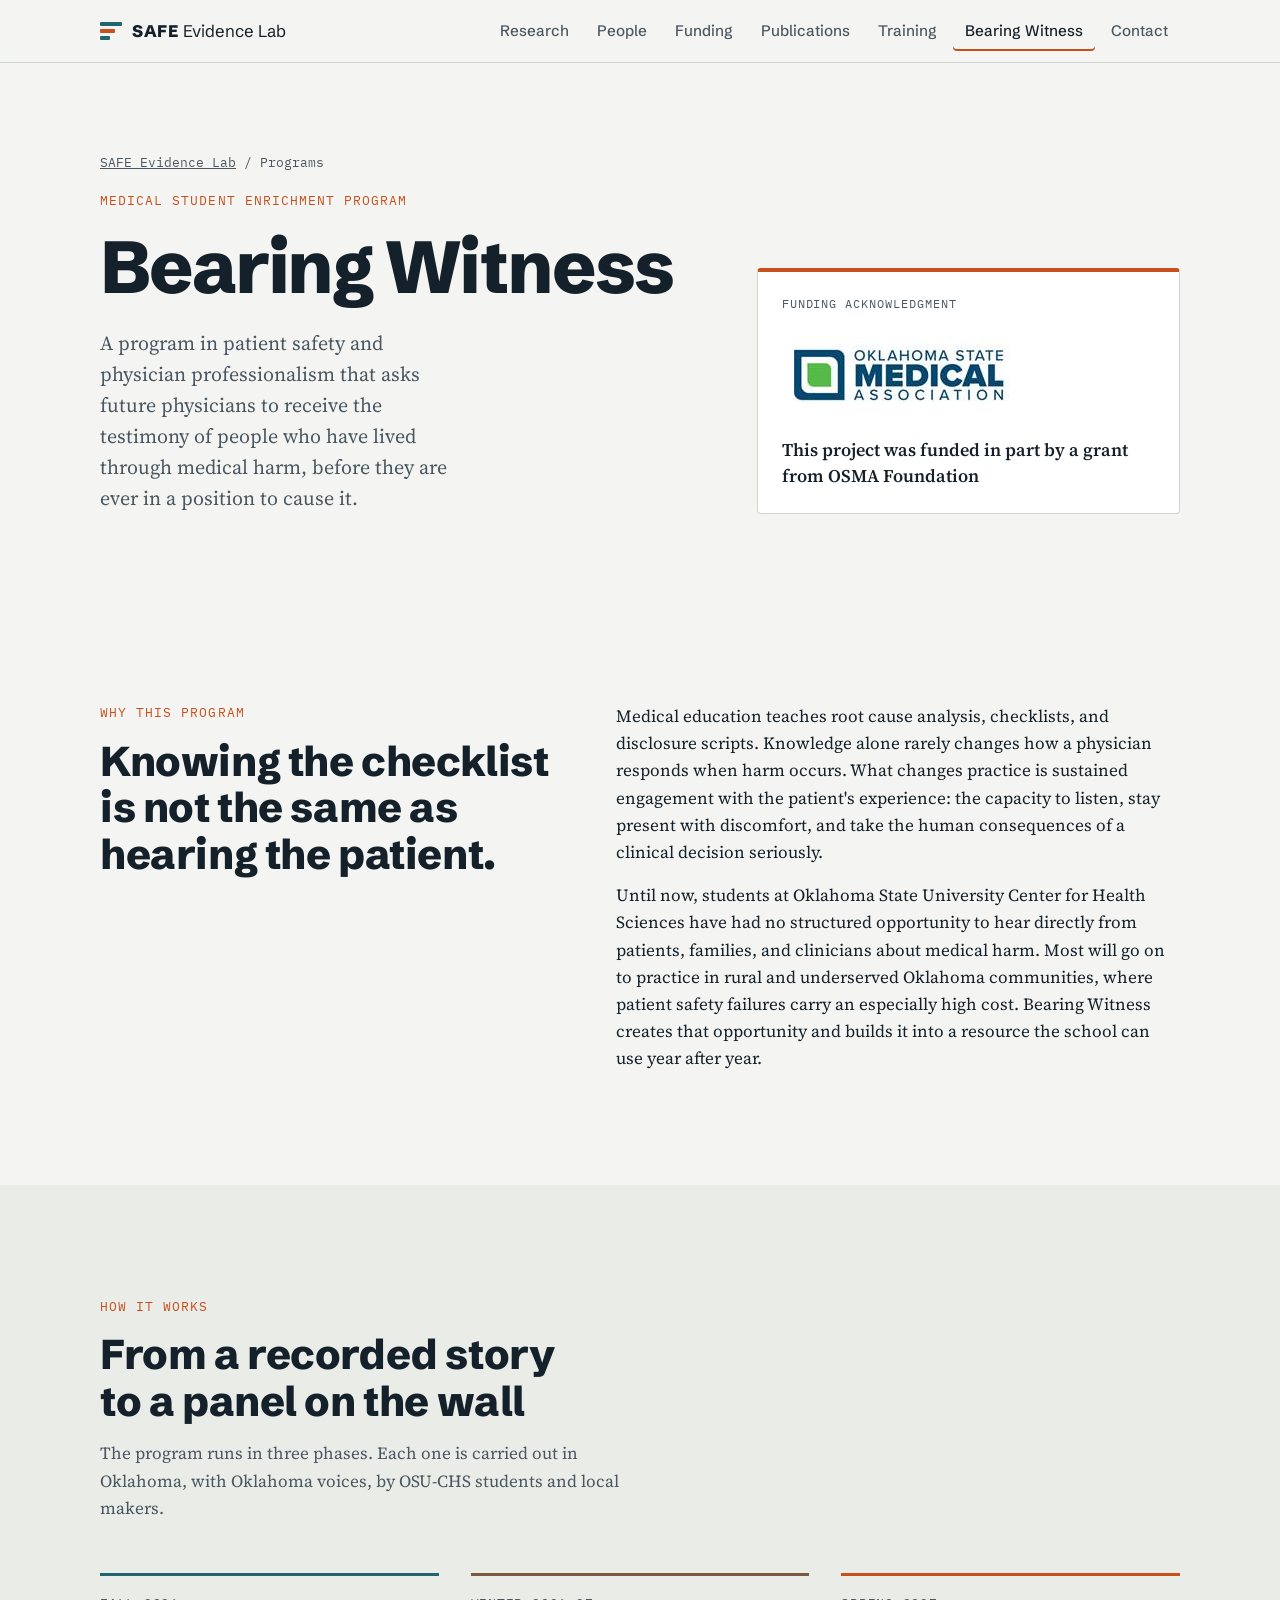
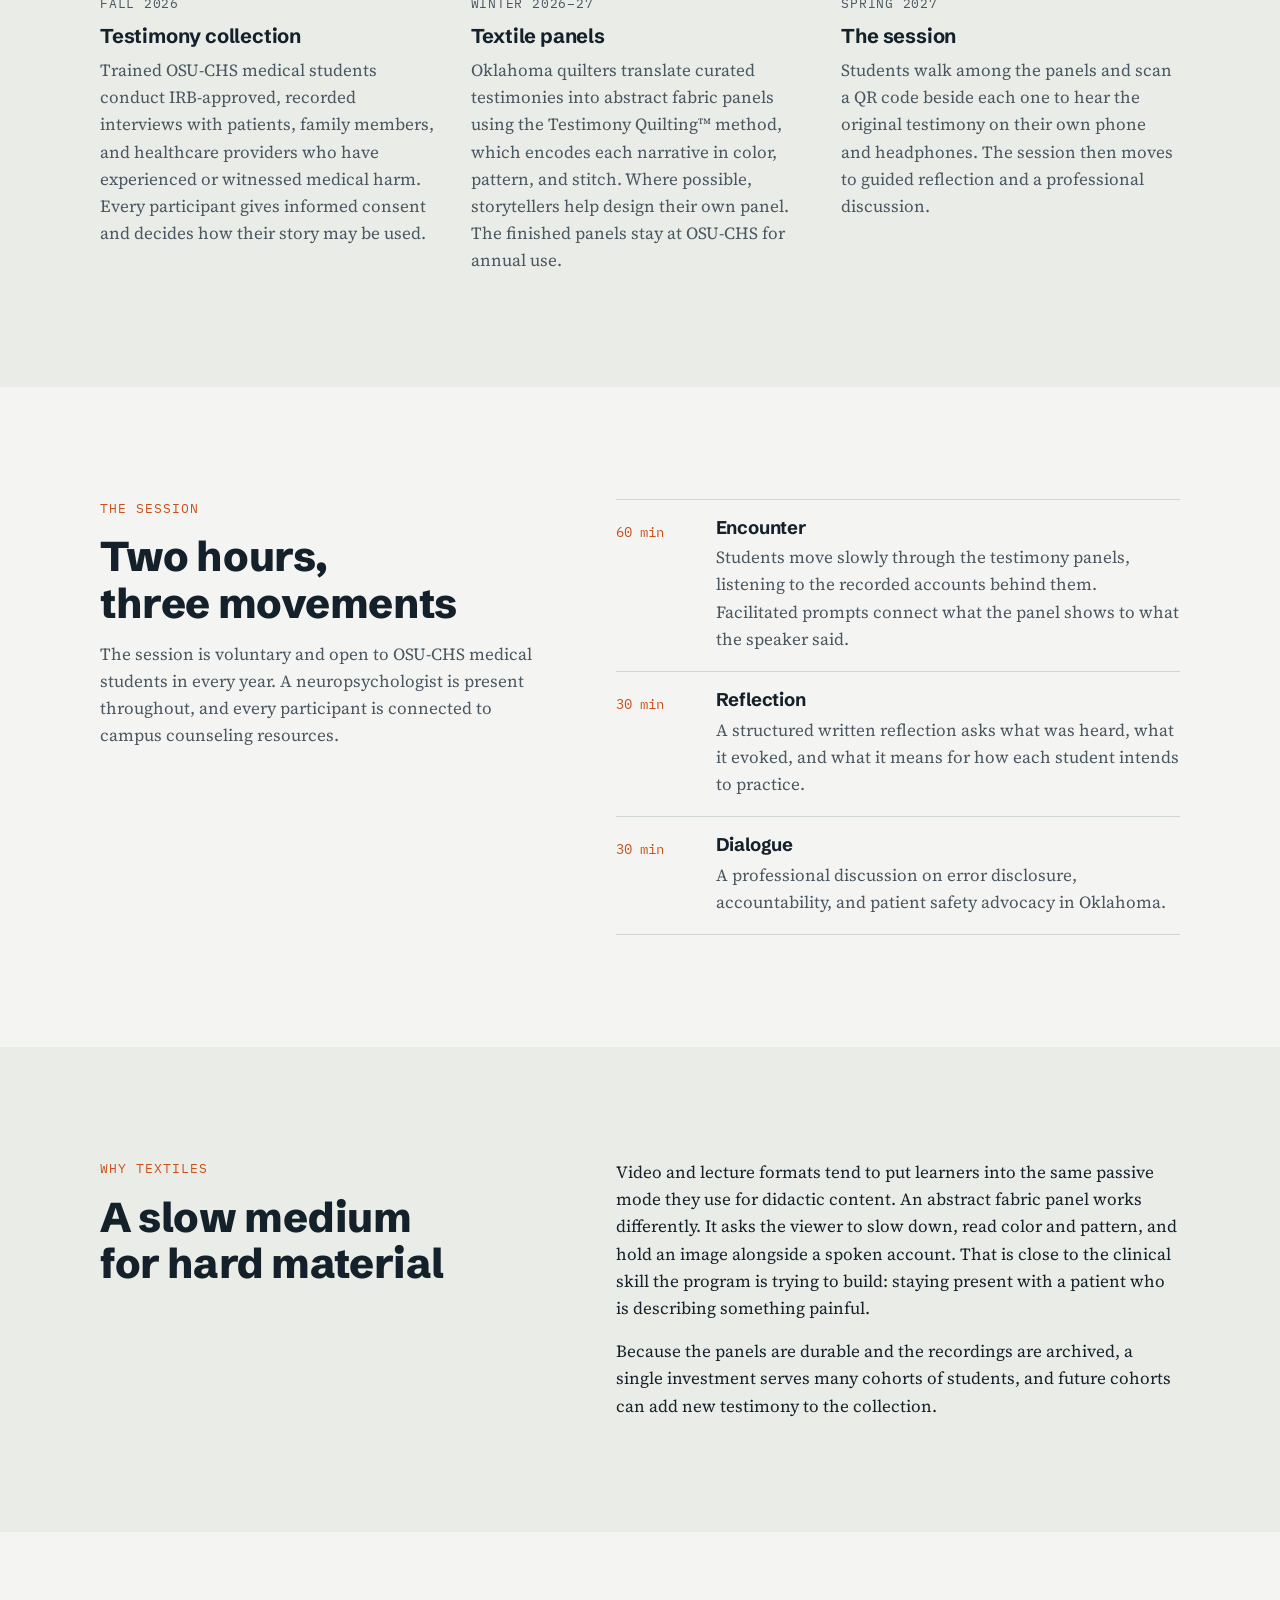
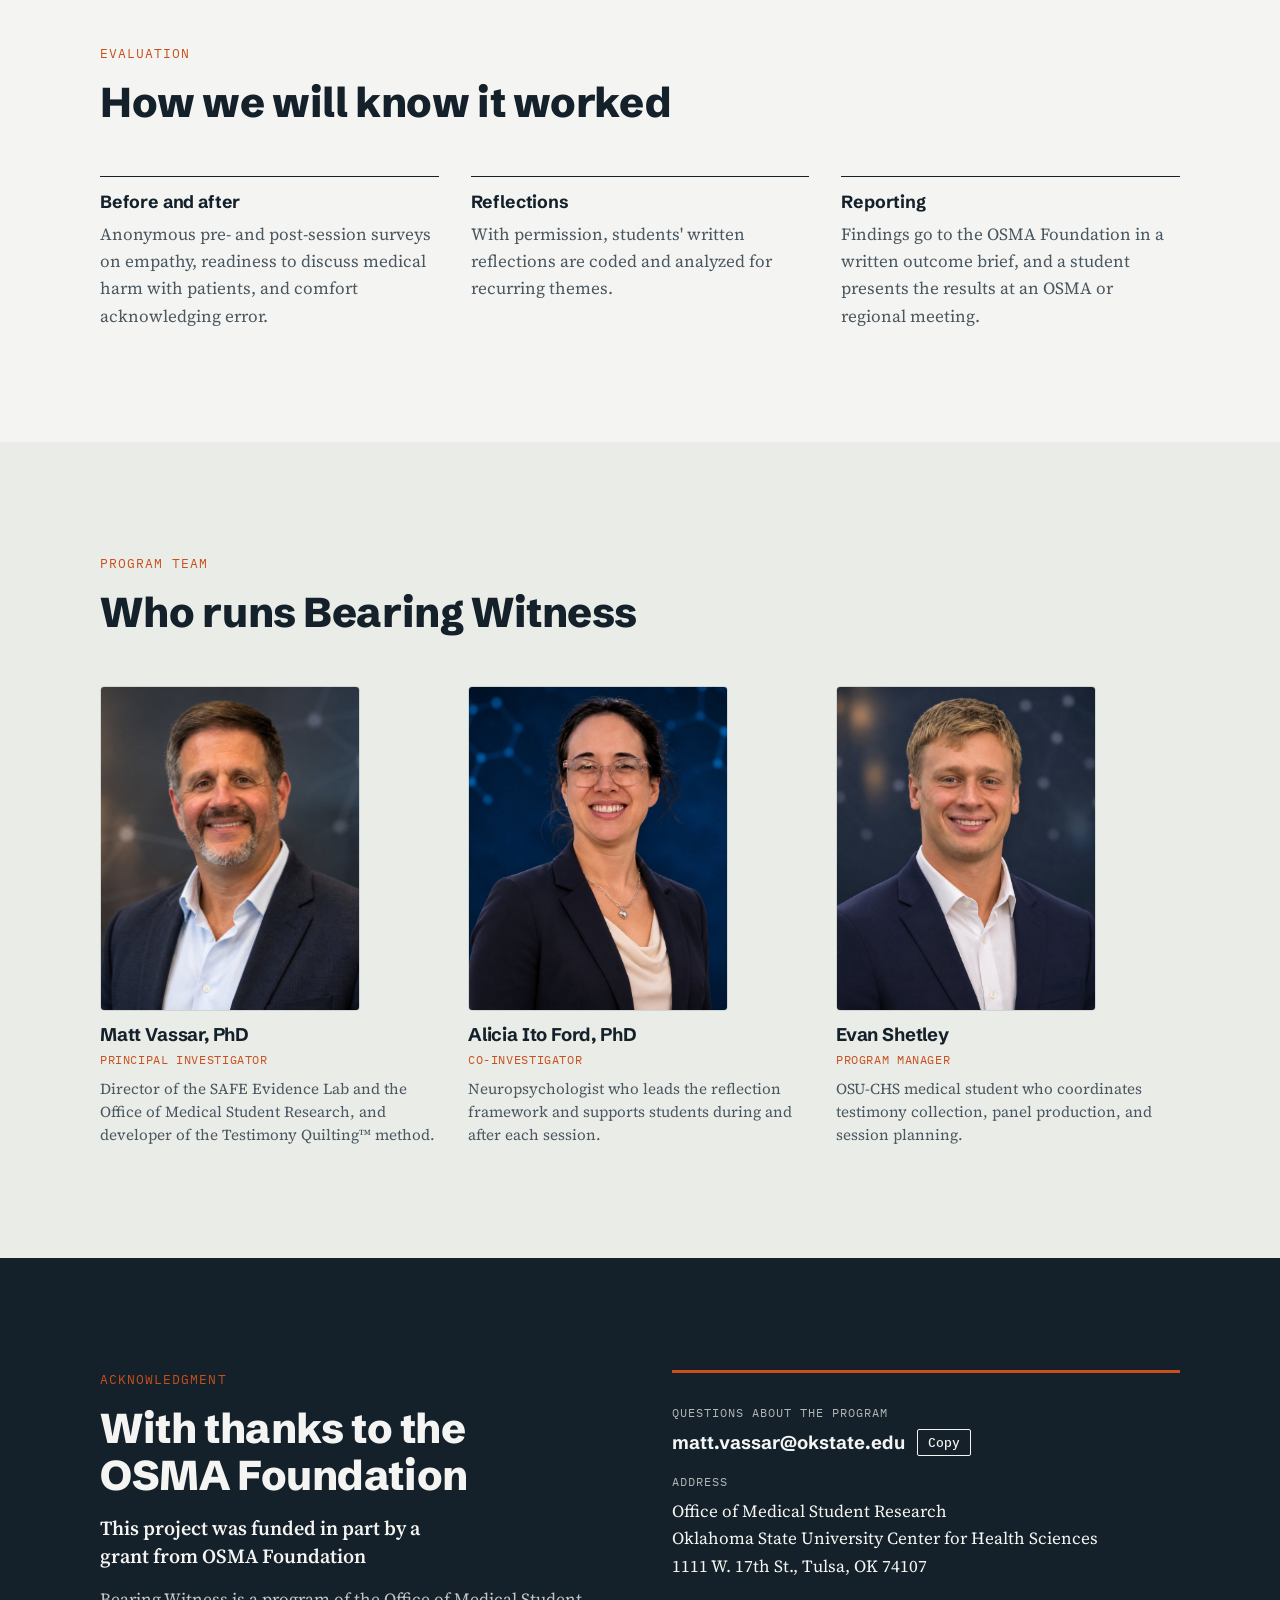
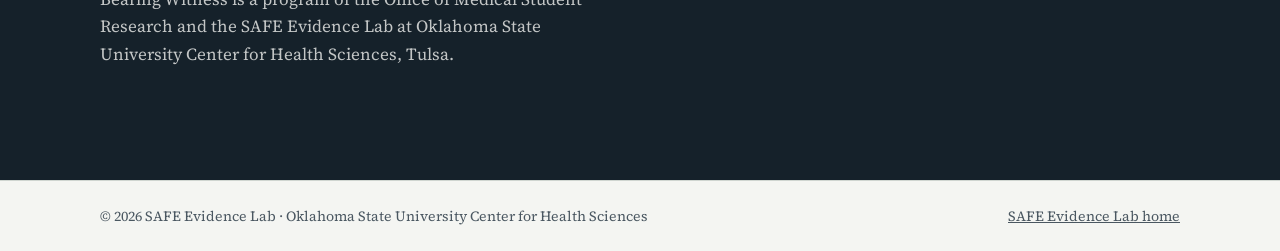
==== bearing-witness.html @ daf6e854 "Add Bearing Witness program page with OSMA Foundation acknowledgment New bearing-witness.html with t" ====
<!doctype html>
<html lang="en">
<head>
<meta charset="utf-8">
<meta name="viewport" content="width=device-width, initial-scale=1, viewport-fit=cover">
<title>Bearing Witness · SAFE Evidence Lab</title>
<meta name="description" content="Bearing Witness is a medical student enrichment program in patient safety and physician professionalism at Oklahoma State University Center for Health Sciences, funded in part by a grant from OSMA Foundation.">
<link rel="preconnect" href="https://fonts.googleapis.com">
<link rel="preconnect" href="https://fonts.gstatic.com" crossorigin>
<link rel="stylesheet" href="https://fonts.googleapis.com/css2?family=Schibsted+Grotesk:wght@500;700;800&family=Source+Serif+4:ital,opsz,wght@0,8..60,400;0,8..60,600;1,8..60,400&family=IBM+Plex+Mono:wght@400;500&display=swap">
<link rel="stylesheet" href="assets/style.css">
<meta property="og:title" content="Bearing Witness">
<meta property="og:description" content="A medical student enrichment program in patient safety and physician professionalism. This project was funded in part by a grant from OSMA Foundation.">
</head>
<body>
<a class="skip" href="#main">Skip to content</a>

<header class="site-header">
  <div class="wrap header-inner">
    <a class="brand" href="index.html" aria-label="SAFE Evidence Lab home">
      <span class="brand-mark" aria-hidden="true"><span></span><span></span><span></span></span>
      <span class="brand-text"><strong>SAFE</strong> Evidence Lab</span>
    </a>
    <button class="nav-toggle" id="nav-toggle" aria-expanded="false" aria-controls="site-nav">Menu</button>
    <nav class="site-nav" id="site-nav" aria-label="Sections">
      <a href="index.html#research">Research</a>
      <a href="index.html#people">People</a>
      <a href="index.html#funding">Funding</a>
      <a href="index.html#publications">Publications</a>
      <a href="index.html#training">Training</a>
      <a href="bearing-witness.html" aria-current="page">Bearing Witness</a>
      <a href="index.html#contact">Contact</a>
    </nav>
  </div>
</header>

<main id="main">

  <!-- HERO -->
  <section class="hero bw-hero" id="top">
    <div class="wrap">
      <p class="breadcrumb mono"><a href="index.html">SAFE Evidence Lab</a> <span aria-hidden="true">/</span> Programs</p>
      <div class="bw-hero-grid">
        <div class="hero-copy">
          <p class="eyebrow">Medical student enrichment program</p>
          <h1>Bearing Witness</h1>
          <p class="lede">A program in patient safety and physician professionalism that asks future physicians to receive the testimony of people who have lived through medical harm, before they are ever in a position to cause it.</p>
        </div>

        <aside class="funder-card" aria-labelledby="funder-h">
          <p class="funder-label mono" id="funder-h">Funding acknowledgment</p>
          <div class="funder-logo">
            <img src="images/osma-logo.jpg" alt="Oklahoma State Medical Association" width="219" height="76">
          </div>
          <p class="funder-text">This project was funded in part by a grant from OSMA Foundation</p>
        </aside>
      </div>
    </div>
  </section>

  <!-- WHY -->
  <section class="section" aria-labelledby="why-h">
    <div class="wrap bw-two">
      <div>
        <p class="eyebrow">Why this program</p>
        <h2 id="why-h">Knowing the checklist is not the same as hearing the patient.</h2>
      </div>
      <div class="bw-prose">
        <p>Medical education teaches root cause analysis, checklists, and disclosure scripts. Knowledge alone rarely changes how a physician responds when harm occurs. What changes practice is sustained engagement with the patient's experience: the capacity to listen, stay present with discomfort, and take the human consequences of a clinical decision seriously.</p>
        <p>Until now, students at Oklahoma State University Center for Health Sciences have had no structured opportunity to hear directly from patients, families, and clinicians about medical harm. Most will go on to practice in rural and underserved Oklahoma communities, where patient safety failures carry an especially high cost. Bearing Witness creates that opportunity and builds it into a resource the school can use year after year.</p>
      </div>
    </div>
  </section>

  <!-- HOW IT WORKS -->
  <section class="section section-alt" aria-labelledby="how-h">
    <div class="wrap">
      <header class="section-head">
        <p class="eyebrow">How it works</p>
        <h2 id="how-h">From a recorded story to a panel on the wall</h2>
        <p class="section-intro">The program runs in three phases. Each one is carried out in Oklahoma, with Oklahoma voices, by OSU-CHS students and local makers.</p>
      </header>

      <ol class="phases">
        <li class="phase">
          <p class="phase-when mono">Fall 2026</p>
          <h3>Testimony collection</h3>
          <p>Trained OSU-CHS medical students conduct IRB-approved, recorded interviews with patients, family members, and healthcare providers who have experienced or witnessed medical harm. Every participant gives informed consent and decides how their story may be used.</p>
        </li>
        <li class="phase">
          <p class="phase-when mono">Winter 2026–27</p>
          <h3>Textile panels</h3>
          <p>Oklahoma quilters translate curated testimonies into abstract fabric panels using the Testimony Quilting™ method, which encodes each narrative in color, pattern, and stitch. Where possible, storytellers help design their own panel. The finished panels stay at OSU-CHS for annual use.</p>
        </li>
        <li class="phase">
          <p class="phase-when mono">Spring 2027</p>
          <h3>The session</h3>
          <p>Students walk among the panels and scan a QR code beside each one to hear the original testimony on their own phone and headphones. The session then moves to guided reflection and a professional discussion.</p>
        </li>
      </ol>
    </div>
  </section>

  <!-- THE SESSION -->
  <section class="section" aria-labelledby="session-h">
    <div class="wrap bw-two">
      <div>
        <p class="eyebrow">The session</p>
        <h2 id="session-h">Two hours, three movements</h2>
        <p class="section-intro">The session is voluntary and open to OSU-CHS medical students in every year. A neuropsychologist is present throughout, and every participant is connected to campus counseling resources.</p>
      </div>
      <ol class="movements">
        <li>
          <span class="mv-time mono">60 min</span>
          <div><h3>Encounter</h3><p>Students move slowly through the testimony panels, listening to the recorded accounts behind them. Facilitated prompts connect what the panel shows to what the speaker said.</p></div>
        </li>
        <li>
          <span class="mv-time mono">30 min</span>
          <div><h3>Reflection</h3><p>A structured written reflection asks what was heard, what it evoked, and what it means for how each student intends to practice.</p></div>
        </li>
        <li>
          <span class="mv-time mono">30 min</span>
          <div><h3>Dialogue</h3><p>A professional discussion on error disclosure, accountability, and patient safety advocacy in Oklahoma.</p></div>
        </li>
      </ol>
    </div>
  </section>

  <!-- WHY TEXTILES -->
  <section class="section section-alt" aria-labelledby="textile-h">
    <div class="wrap bw-two">
      <div>
        <p class="eyebrow">Why textiles</p>
        <h2 id="textile-h">A slow medium for hard material</h2>
      </div>
      <div class="bw-prose">
        <p>Video and lecture formats tend to put learners into the same passive mode they use for didactic content. An abstract fabric panel works differently. It asks the viewer to slow down, read color and pattern, and hold an image alongside a spoken account. That is close to the clinical skill the program is trying to build: staying present with a patient who is describing something painful.</p>
        <p>Because the panels are durable and the recordings are archived, a single investment serves many cohorts of students, and future cohorts can add new testimony to the collection.</p>
      </div>
    </div>
  </section>

  <!-- EVALUATION -->
  <section class="section" aria-labelledby="eval-h">
    <div class="wrap">
      <header class="section-head">
        <p class="eyebrow">Evaluation</p>
        <h2 id="eval-h">How we will know it worked</h2>
      </header>
      <ul class="eval-list">
        <li><h3>Before and after</h3><p>Anonymous pre- and post-session surveys on empathy, readiness to discuss medical harm with patients, and comfort acknowledging error.</p></li>
        <li><h3>Reflections</h3><p>With permission, students' written reflections are coded and analyzed for recurring themes.</p></li>
        <li><h3>Reporting</h3><p>Findings go to the OSMA Foundation in a written outcome brief, and a student presents the results at an OSMA or regional meeting.</p></li>
      </ul>
    </div>
  </section>

  <!-- TEAM -->
  <section class="section section-alt" aria-labelledby="team-h">
    <div class="wrap">
      <header class="section-head">
        <p class="eyebrow">Program team</p>
        <h2 id="team-h">Who runs Bearing Witness</h2>
      </header>
      <div class="people-grid bw-team">
        <article class="person">
          <div data-portrait="matt-vassar" data-name="Matt Vassar"></div>
          <div class="person-body">
            <h4 class="person-name">Matt Vassar, PhD</h4>
            <p class="person-role mono">Principal Investigator</p>
            <p class="person-focus">Director of the SAFE Evidence Lab and the Office of Medical Student Research, and developer of the Testimony Quilting™ method.</p>
          </div>
        </article>
        <article class="person">
          <div data-portrait="alicia-ito-ford" data-name="Alicia Ito Ford"></div>
          <div class="person-body">
            <h4 class="person-name">Alicia Ito Ford, PhD</h4>
            <p class="person-role mono">Co-Investigator</p>
            <p class="person-focus">Neuropsychologist who leads the reflection framework and supports students during and after each session.</p>
          </div>
        </article>
        <article class="person">
          <div data-portrait="evan-shetley" data-name="Evan Shetley"></div>
          <div class="person-body">
            <h4 class="person-name">Evan Shetley</h4>
            <p class="person-role mono">Program Manager</p>
            <p class="person-focus">OSU-CHS medical student who coordinates testimony collection, panel production, and session planning.</p>
          </div>
        </article>
      </div>
    </div>
  </section>

  <!-- ACKNOWLEDGMENT + CONTACT -->
  <section class="section contact" id="contact" aria-labelledby="ack-h">
    <div class="wrap contact-grid">
      <div>
        <p class="eyebrow">Acknowledgment</p>
        <h2 id="ack-h">With thanks to the OSMA Foundation</h2>
        <p class="ack-statement">This project was funded in part by a grant from OSMA Foundation</p>
        <p class="section-intro">Bearing Witness is a program of the Office of Medical Student Research and the SAFE Evidence Lab at Oklahoma State University Center for Health Sciences, Tulsa.</p>
      </div>
      <address class="contact-card">
        <p class="contact-label mono">Questions about the program</p>
        <p class="contact-row"><span id="email-text">matt.vassar@okstate.edu</span>
          <button type="button" class="copy-btn" id="copy-email">Copy</button></p>
        <p class="contact-label mono">Address</p>
        <p>Office of Medical Student Research<br>Oklahoma State University Center for Health Sciences<br>1111 W. 17th St., Tulsa, OK 74107</p>
      </address>
    </div>
  </section>
</main>

<footer class="site-footer">
  <div class="wrap footer-inner">
    <p>© <span id="year">2026</span> SAFE Evidence Lab · Oklahoma State University Center for Health Sciences</p>
    <p><a href="index.html">SAFE Evidence Lab home</a></p>
  </div>
</footer>

<script src="assets/data.js"></script>
<script src="assets/main.js"></script>
</body>
</html>
---- assets/style.css ----
/* Layout: a registry ledger. Full-width bands, a 1120px column, data set in mono like trial IDs. */
:root {
  --paper: #f4f5f2;
  --paper-2: #e9ece7;
  --ink: #15212a;
  --ink-2: #4a5761;
  --rule: #cfd5d0;
  --registry: #1f6670;
  --accent: #c94f1c;
  --accent-ink: #ffffff;
  --gap: rgba(201, 79, 28, 0.16);
  --card: #ffffff;
  --display: "Schibsted Grotesk", "Helvetica Neue", Arial, sans-serif;
  --body: "Source Serif 4", Georgia, "Times New Roman", serif;
  --mono: "IBM Plex Mono", ui-monospace, "SFMono-Regular", Menlo, monospace;
  --step--1: 0.8125rem;
  --step-0: 1.0625rem;
  --step-1: 1.25rem;
  --step-2: 1.6rem;
  --step-3: clamp(1.9rem, 1.4rem + 2vw, 2.6rem);
  --step-4: clamp(2.6rem, 1.6rem + 4.4vw, 4.6rem);
  --radius: 4px;
  --max: 1120px;
}
@media (prefers-color-scheme: dark) {
  :root:not([data-theme="light"]) {
    --paper: #0f161b; --paper-2: #151e24; --ink: #e5eae6; --ink-2: #a3aea9;
    --rule: #2a363d; --registry: #5aaeb7; --accent: #ef7a45; --accent-ink: #10161a;
    --gap: rgba(239, 122, 69, 0.2); --card: #172128; color-scheme: dark;
  }
}
:root[data-theme="dark"] {
  --paper: #0f161b; --paper-2: #151e24; --ink: #e5eae6; --ink-2: #a3aea9;
  --rule: #2a363d; --registry: #5aaeb7; --accent: #ef7a45; --accent-ink: #10161a;
  --gap: rgba(239, 122, 69, 0.2); --card: #172128; color-scheme: dark;
}

*, *::before, *::after { box-sizing: border-box; }
html { scroll-behavior: smooth; scroll-padding-top: 76px; }
@media (prefers-reduced-motion: reduce) { html { scroll-behavior: auto; } *, *::before, *::after { animation: none !important; transition: none !important; } }
body {
  margin: 0; background: var(--paper); color: var(--ink);
  font-family: var(--body); font-size: var(--step-0); line-height: 1.6;
  -webkit-font-smoothing: antialiased;
}
img { max-width: 100%; display: block; }
a { color: inherit; }
:focus-visible { outline: 2px solid var(--accent); outline-offset: 3px; border-radius: 2px; }
.mono { font-family: var(--mono); }
h1, h2, h3, h4 { font-family: var(--display); line-height: 1.12; margin: 0; text-wrap: balance; letter-spacing: -0.01em; }
p { margin: 0; }

.wrap {
  max-width: var(--max); margin: 0 auto;
  padding-left: max(20px, env(safe-area-inset-left, 0px));
  padding-right: max(20px, env(safe-area-inset-right, 0px));
}
.skip { position: absolute; left: -999px; top: 8px; background: var(--ink); color: var(--paper); padding: 8px 12px; z-index: 50; }
.skip:focus { left: 12px; }

.eyebrow {
  font-family: var(--mono); font-size: var(--step--1); letter-spacing: 0.08em;
  text-transform: uppercase; color: var(--accent); margin-bottom: 14px;
}

/* Header */
body::before { content: ""; position: fixed; inset: 0 0 auto; height: env(safe-area-inset-top, 0px); z-index: 30; background: var(--paper); }
.site-header {
  position: sticky; top: env(safe-area-inset-top, 0px); z-index: 20;
  background: color-mix(in srgb, var(--paper) 92%, transparent);
  backdrop-filter: blur(8px); -webkit-backdrop-filter: blur(8px);
  border-bottom: 1px solid var(--rule);
}
.header-inner { display: flex; align-items: center; justify-content: space-between; gap: 16px; min-height: 62px; }
.brand { display: flex; align-items: center; gap: 10px; text-decoration: none; font-family: var(--display); font-size: 1.05rem; }
.brand strong { font-weight: 800; letter-spacing: 0.04em; }
.brand-mark { display: grid; gap: 3px; width: 22px; }
.brand-mark span { display: block; height: 4px; background: var(--registry); border-radius: 1px; }
.brand-mark span:nth-child(2) { width: 70%; background: var(--accent); }
.brand-mark span:nth-child(3) { width: 45%; }
.site-nav { display: flex; gap: 4px; }
.site-nav a {
  font-family: var(--display); font-weight: 500; font-size: 0.95rem; text-decoration: none;
  padding: 8px 12px; border-radius: var(--radius); color: var(--ink-2);
}
.site-nav a:hover { color: var(--ink); background: var(--paper-2); }
.nav-toggle {
  display: none; font: 500 0.95rem var(--display); color: var(--ink); background: transparent;
  border: 1px solid var(--rule); border-radius: var(--radius); padding: 7px 14px; cursor: pointer;
}
@media (max-width: 820px) {
  .nav-toggle { display: inline-block; }
  .site-nav {
    display: none; position: absolute; left: 0; right: 0; top: 100%;
    flex-direction: column; gap: 0; background: var(--paper); border-bottom: 1px solid var(--rule);
    padding: 8px max(20px, env(safe-area-inset-right, 0px)) 16px max(20px, env(safe-area-inset-left, 0px));
  }
  .site-nav.is-open { display: flex; }
  .site-nav a { padding: 12px 4px; border-bottom: 1px solid var(--rule); border-radius: 0; }
}

/* Buttons and chips */
.btn {
  display: inline-flex; align-items: center; font-family: var(--display); font-weight: 700;
  font-size: 0.98rem; text-decoration: none; padding: 12px 20px; border-radius: var(--radius);
  border: 1.5px solid var(--ink); transition: transform .15s ease, background .15s ease;
}
.btn:hover { transform: translateY(-1px); }
.btn-primary { background: var(--ink); color: var(--paper); }
.btn-ghost { color: var(--ink); }
.btn-ghost:hover { background: var(--paper-2); }
.chip {
  font: 500 0.88rem var(--display); color: var(--ink-2); background: transparent;
  border: 1px solid var(--rule); border-radius: 999px; padding: 6px 14px; cursor: pointer;
}
.chip:hover { color: var(--ink); border-color: var(--ink-2); }
.chip.is-on { background: var(--ink); color: var(--paper); border-color: var(--ink); }

/* Hero */
.hero { padding-block: clamp(48px, 7vw, 96px) 0; }
.hero-grid { display: grid; grid-template-columns: 1.05fr 1fr; gap: clamp(32px, 5vw, 72px); align-items: center; }
.hero-copy { min-width: 0; }
.hero h1 { font-size: var(--step-4); font-weight: 800; letter-spacing: -0.025em; margin-bottom: 22px; }
.lede { font-size: var(--step-1); line-height: 1.55; color: var(--ink-2); max-width: 36ch; }
.hero-actions { display: flex; flex-wrap: wrap; gap: 12px; margin-top: 30px; }

.ledger {
  margin: 0; background: var(--card); border: 1px solid var(--rule); border-radius: var(--radius);
  padding: 20px 22px 18px; min-width: 0;
}
.ledger-head {
  display: flex; flex-wrap: wrap; align-items: center; gap: 6px 16px; font: 500 var(--step--1) var(--mono);
  color: var(--ink-2); padding-bottom: 12px; border-bottom: 1px solid var(--rule);
}
.ledger-head > span:first-child { margin-right: auto; text-transform: uppercase; letter-spacing: 0.06em; }
.ledger-key { display: inline-flex; align-items: center; gap: 6px; }
.ledger-key i { width: 14px; height: 8px; display: inline-block; border-radius: 1px; }
.k-reg { background: var(--registry); }
.k-pub { background: var(--accent); }
.ledger-rows { list-style: none; margin: 0; padding: 6px 0 0; display: grid; }
.ledger-row {
  display: grid; grid-template-columns: 56px 1fr 40px; align-items: center; gap: 12px;
  padding: 9px 0; border-bottom: 1px dashed var(--rule);
}
.ledger-id { font-size: 0.75rem; color: var(--ink-2); }
.ledger-track { position: relative; height: 22px; }
.bar { position: absolute; left: 0; height: 8px; width: var(--w); border-radius: 1px; }
.bar-reg { top: 2px; background: var(--registry); }
.bar-pub { top: 12px; background: var(--accent); }
.bar-miss {
  top: 12px; left: var(--l); height: 8px; background:
    repeating-linear-gradient(135deg, var(--accent) 0 2px, transparent 2px 5px);
  opacity: .45;
}
.ledger-gap { font-size: 0.8rem; font-weight: 500; color: var(--accent); text-align: right; font-variant-numeric: tabular-nums; }
.ledger-gap.is-zero { color: var(--registry); }
.ledger figcaption { font-size: 0.85rem; color: var(--ink-2); margin-top: 14px; line-height: 1.5; }

.facts {
  display: grid; grid-template-columns: repeat(4, minmax(0, 1fr)); margin: clamp(48px, 6vw, 80px) 0 0;
  border-top: 1.5px solid var(--ink); border-bottom: 1px solid var(--rule);
}
.facts > div { padding: 18px 18px 20px 0; min-width: 0; }
.facts > div + div { padding-left: 18px; border-left: 1px solid var(--rule); }
.facts dt { font: 500 var(--step--1) var(--mono); color: var(--ink-2); text-transform: uppercase; letter-spacing: 0.06em; }
.facts dd { margin: 6px 0 0; font: 800 var(--step-2) var(--display); font-variant-numeric: tabular-nums; }
.facts > div:last-child dd { font-size: var(--step-0); font-weight: 700; line-height: 1.4; padding-top: 6px; }

/* Sections */
.section { padding-block: clamp(64px, 9vw, 112px); }
.section-alt { background: var(--paper-2); }
.section-head { max-width: 760px; margin-bottom: clamp(32px, 4vw, 52px); }
.section h2 { font-size: var(--step-3); font-weight: 800; margin-bottom: 16px; }
.section-intro { color: var(--ink-2); max-width: 62ch; }

/* Research */
.tracks { display: grid; grid-template-columns: 1fr 1fr; gap: clamp(24px, 4vw, 56px); }
.track { border-top: 3px solid var(--registry); padding-top: 22px; min-width: 0; }
.track + .track { border-top-color: var(--accent); }
.track-label { font-size: var(--step--1); color: var(--ink-2); letter-spacing: 0.06em; text-transform: uppercase; margin-bottom: 8px; }
.track h3 { font-size: var(--step-2); margin-bottom: 12px; }
.track > p { color: var(--ink-2); margin-bottom: 18px; }
.topic-list { list-style: none; margin: 0; padding: 0; display: grid; gap: 0; }
.topic-list li { padding: 12px 0; border-top: 1px solid var(--rule); }
.topic-list strong { font-family: var(--display); font-weight: 700; }

.theory {
  margin-top: clamp(48px, 6vw, 80px); display: grid; grid-template-columns: 1fr 1.2fr; gap: clamp(24px, 4vw, 56px);
  align-items: center; padding: clamp(24px, 4vw, 40px); background: var(--ink); color: var(--paper); border-radius: var(--radius);
}
.theory .eyebrow { color: var(--accent); }
.theory h3 { font-size: var(--step-2); margin-bottom: 12px; }
.theory-copy { min-width: 0; }
.theory-copy p:last-child { opacity: 0.85; }
.fidelity { list-style: none; margin: 0; padding: 0; display: grid; grid-template-columns: repeat(4, minmax(0, 1fr)); gap: 4px; }
.fidelity li { padding: 16px 12px 18px; min-width: 0; display: grid; gap: 28px; border-top: 6px solid var(--accent); background: rgba(255,255,255,0.05); }
.fidelity li:nth-child(1) { border-top-color: var(--registry); }
.fidelity li:nth-child(2) { border-top-color: color-mix(in srgb, var(--registry) 55%, var(--accent)); }
.fidelity li:nth-child(3) { border-top-color: color-mix(in srgb, var(--registry) 20%, var(--accent)); }
.fidelity li:nth-child(4) { border-top-style: dashed; opacity: 0.8; }
.state { font-size: 0.8rem; opacity: 0.7; }
.state-name { font-family: var(--display); font-weight: 700; font-size: 1rem; overflow-wrap: anywhere; }

/* People */
.people-group + .people-group { margin-top: clamp(40px, 5vw, 64px); }
.group-title {
  font: 500 var(--step--1) var(--mono); text-transform: uppercase; letter-spacing: 0.08em; color: var(--ink-2);
  padding-bottom: 10px; border-bottom: 1px solid var(--rule); margin-bottom: 24px;
}
.group-row { display: flex; flex-wrap: wrap; align-items: end; justify-content: space-between; gap: 12px; border-bottom: 1px solid var(--rule); margin-bottom: 24px; padding-bottom: 10px; }
.group-row .group-title { border: 0; margin: 0; padding: 0; }
.season-filter, .pub-filter { display: flex; flex-wrap: wrap; gap: 8px; }
.pub-filter { margin-bottom: 28px; }

.portrait {
  position: relative; aspect-ratio: 4 / 5; width: 100%; max-width: 100%; overflow: hidden;
  border-radius: var(--radius); background:
    repeating-linear-gradient(135deg, transparent 0 9px, color-mix(in srgb, var(--rule) 55%, transparent) 9px 10px),
    var(--paper);
  border: 1px solid var(--rule); display: grid; place-items: center;
}
.section-alt .portrait { background:
    repeating-linear-gradient(135deg, transparent 0 9px, color-mix(in srgb, var(--rule) 55%, transparent) 9px 10px),
    var(--card); }
.portrait-initials { font: 800 clamp(1.6rem, 3vw, 2.2rem) var(--display); color: var(--ink-2); letter-spacing: 0.04em; }
.portrait img { position: absolute; inset: 0; width: 100%; height: 100%; object-fit: cover; opacity: 0; transition: opacity .3s ease; }
.portrait.has-photo img { opacity: 1; }
.portrait-lg .portrait-initials { font-size: clamp(2.4rem, 5vw, 3.4rem); }

.director { display: grid; grid-template-columns: minmax(0, 260px) 1fr; gap: clamp(24px, 4vw, 48px); align-items: start; }
.director-body { min-width: 0; }
.director-name { font-size: var(--step-2); margin-bottom: 6px; }
.director-titles { list-style: none; padding: 0; margin: 16px 0; display: grid; gap: 4px; color: var(--ink-2); font-size: 0.98rem; }
.director-titles li::before { content: "— "; color: var(--accent); }
.director-bio { max-width: 64ch; }

.people-grid { display: grid; grid-template-columns: repeat(4, minmax(0, 1fr)); gap: 28px 24px; }
#people-program { grid-template-columns: repeat(3, minmax(0, 1fr)); }
#people-program .portrait { max-width: 260px; }
.person { display: grid; gap: 14px; align-content: start; min-width: 0; }
.person-name { font-size: 1.15rem; }
.person-role { font-size: 0.78rem; color: var(--accent); text-transform: uppercase; letter-spacing: 0.05em; margin-top: 4px; }
.person-focus { font-size: 0.95rem; color: var(--ink-2); margin-top: 8px; line-height: 1.5; }
.season-tags { display: flex; gap: 6px; margin-top: 10px; }
.tag { font: 500 0.72rem var(--mono); text-transform: uppercase; letter-spacing: 0.06em; padding: 2px 8px; border-radius: 2px; border: 1px solid currentColor; }
.tag-winter { color: var(--registry); }
.tag-summer { color: var(--accent); }

/* Student cohorts */
.cohorts { display: grid; gap: clamp(36px, 4vw, 52px); }
.cohort-head {
  display: flex; flex-wrap: wrap; align-items: baseline; gap: 4px 14px;
  margin-bottom: 20px; padding-left: 14px; border-left: 4px solid var(--accent);
}
.cohort[data-group="winter"] .cohort-head { border-left-color: var(--registry); }
.cohort-title { font-size: var(--step-1); font-weight: 800; }
.cohort-count { font-size: 0.78rem; color: var(--ink-2); text-transform: uppercase; letter-spacing: 0.06em; }
.cohort-note { flex-basis: 100%; font-size: 0.95rem; color: var(--ink-2); }

/* Funding */
.awards { display: grid; grid-template-columns: repeat(2, minmax(0, 1fr)); gap: 0 40px; }
.award { padding: 22px 0 24px; border-top: 1px solid var(--rule); min-width: 0; }
.award-top { display: flex; justify-content: space-between; align-items: baseline; gap: 16px; margin-bottom: 8px; }
.award-funder { font-size: 0.8rem; color: var(--registry); text-transform: uppercase; letter-spacing: 0.04em; min-width: 0; }
.award-amount { font: 700 1.05rem var(--display); font-variant-numeric: tabular-nums; white-space: nowrap; }
.award-title { font-family: var(--body); font-weight: 600; font-size: 1.06rem; line-height: 1.4; letter-spacing: 0; }
.award-meta { font-size: 0.78rem; color: var(--ink-2); margin-top: 10px; overflow-wrap: anywhere; }
.past-awards { margin-top: 32px; border-top: 1.5px solid var(--ink); padding-top: 16px; }
.past-awards summary { font: 700 1rem var(--display); cursor: pointer; }
.past-awards ul { margin: 16px 0 0; padding-left: 20px; display: grid; gap: 8px; color: var(--ink-2); font-size: 0.97rem; }

/* Publications */
.pubs { list-style: none; margin: 0; padding: 0; }
.pub { display: grid; grid-template-columns: 150px 1fr; gap: 24px; padding: 20px 0; border-top: 1px solid var(--rule); }
.pub-side { display: grid; gap: 4px; align-content: start; }
.pub-year { font-size: 0.95rem; font-weight: 500; }
.pub-topic { font-size: 0.82rem; color: var(--ink-2); font-family: var(--display); }
.pub-main { min-width: 0; }
.pub-title { font-family: var(--body); font-weight: 600; font-size: 1.08rem; line-height: 1.4; letter-spacing: 0; }
.pub-title a { text-decoration: none; background-image: linear-gradient(var(--accent), var(--accent)); background-size: 0 1.5px; background-repeat: no-repeat; background-position: 0 100%; transition: background-size .25s ease; }
.pub-title a:hover { background-size: 100% 1.5px; }
.pub-authors { font-size: 0.93rem; color: var(--ink-2); margin-top: 6px; }
.pub-authors strong { color: var(--ink); font-weight: 600; }
.pub-journal { font-size: 0.93rem; margin-top: 4px; display: flex; flex-wrap: wrap; gap: 4px 14px; }
.pub-doi { font-size: 0.78rem; color: var(--ink-2); overflow-wrap: anywhere; }

/* Training */
.training-grid { display: grid; grid-template-columns: 1fr 1.1fr; gap: clamp(32px, 5vw, 72px); align-items: start; }
.training-grid > div { min-width: 0; }
.steps { list-style: none; margin: 0; padding: 0; display: grid; }
.steps li { display: grid; grid-template-columns: 90px 1fr; gap: 16px; padding: 18px 0; border-top: 1px solid var(--rule); }
.steps li:last-child { border-bottom: 1px solid var(--rule); }
.steps .mono { font-size: 0.85rem; text-transform: uppercase; letter-spacing: 0.08em; color: var(--accent); padding-top: 3px; }
.steps p { min-width: 0; }

/* Contact */
.contact { background: var(--ink); color: var(--paper); }
.contact .section-intro { color: color-mix(in srgb, var(--paper) 78%, var(--ink)); }
.contact-grid { display: grid; grid-template-columns: 1fr 1fr; gap: clamp(32px, 5vw, 72px); align-items: start; }
.contact-grid > div { min-width: 0; }
.contact-card { font-style: normal; border-top: 3px solid var(--accent); padding-top: 20px; display: grid; gap: 6px; min-width: 0; }
.contact-label { font-size: 0.78rem; text-transform: uppercase; letter-spacing: 0.08em; opacity: 0.7; margin-top: 10px; }
.contact-row { display: flex; flex-wrap: wrap; align-items: center; gap: 12px; font: 700 1.15rem var(--display); overflow-wrap: anywhere; }
.copy-btn { font: 500 0.82rem var(--mono); color: var(--paper); background: transparent; border: 1px solid currentColor; border-radius: 2px; padding: 4px 10px; cursor: pointer; }
.copy-btn:hover { background: var(--accent); border-color: var(--accent); color: var(--accent-ink); }

.site-footer { border-top: 1px solid var(--rule); padding-block: 24px; font-size: 0.88rem; color: var(--ink-2); }
.footer-inner { display: flex; flex-wrap: wrap; justify-content: space-between; gap: 8px 24px; }


/* Program pages (Bearing Witness) */
.site-nav a[aria-current="page"] { color: var(--ink); box-shadow: inset 0 -2px 0 var(--accent); }
.award-title a { text-decoration: none; }
.award-title a:hover { text-decoration: underline; text-decoration-color: var(--accent); text-underline-offset: 3px; }
.award-more { display: inline-block; margin-top: 10px; font-size: 0.8rem; color: var(--accent); text-decoration: none; }
.award-more:hover { text-decoration: underline; }

.breadcrumb { font-size: 0.8rem; color: var(--ink-2); margin-bottom: 18px; }
.breadcrumb a { color: var(--ink-2); }
.bw-hero { padding-block-end: clamp(48px, 6vw, 80px); }
.bw-hero-grid { display: grid; grid-template-columns: 1.4fr 1fr; gap: clamp(28px, 5vw, 64px); align-items: end; }
.bw-hero h1 { font-size: var(--step-4); font-weight: 800; letter-spacing: -0.025em; margin-bottom: 20px; }
.funder-card {
  background: var(--card); border: 1px solid var(--rule); border-top: 4px solid var(--accent);
  border-radius: var(--radius); padding: 22px 24px 24px; display: grid; gap: 14px; min-width: 0;
}
.funder-label { font-size: 0.75rem; text-transform: uppercase; letter-spacing: 0.08em; color: var(--ink-2); }
.funder-logo { background: #ffffff; border-radius: 3px; padding: 10px 12px; justify-self: start; max-width: 100%; }
.funder-logo img { display: block; width: 219px; max-width: 100%; height: auto; }
.funder-text { font: 600 1.12rem/1.45 var(--body); }

.bw-two { display: grid; grid-template-columns: 1fr 1.25fr; gap: clamp(28px, 5vw, 72px); align-items: start; }
.bw-two > div, .bw-two > ol { min-width: 0; }
.bw-two h2 { margin-bottom: 14px; }
.bw-prose { display: grid; gap: 16px; max-width: 64ch; }

.phases { list-style: none; margin: 0; padding: 0; display: grid; grid-template-columns: repeat(3, minmax(0, 1fr)); gap: 0 32px; }
.phase { border-top: 3px solid var(--registry); padding-top: 18px; display: grid; gap: 10px; align-content: start; }
.phase:nth-child(2) { border-top-color: color-mix(in srgb, var(--registry) 45%, var(--accent)); }
.phase:nth-child(3) { border-top-color: var(--accent); }
.phase-when { font-size: 0.8rem; color: var(--ink-2); text-transform: uppercase; letter-spacing: 0.06em; }
.phase h3 { font-size: var(--step-1); }
.phase p:last-child { color: var(--ink-2); }

.movements { list-style: none; margin: 0; padding: 0; display: grid; }
.movements li { display: grid; grid-template-columns: 84px 1fr; gap: 16px; padding: 18px 0; border-top: 1px solid var(--rule); }
.movements li:last-child { border-bottom: 1px solid var(--rule); }
.mv-time { font-size: 0.85rem; color: var(--accent); padding-top: 4px; font-variant-numeric: tabular-nums; }
.movements h3 { font-size: 1.15rem; margin-bottom: 6px; }
.movements p { color: var(--ink-2); }

.eval-list { list-style: none; margin: 0; padding: 0; display: grid; grid-template-columns: repeat(3, minmax(0, 1fr)); gap: 0 32px; }
.eval-list li { border-top: 1px solid var(--ink); padding-top: 16px; display: grid; gap: 8px; align-content: start; }
.eval-list h3 { font-size: 1.1rem; }
.eval-list p { color: var(--ink-2); }

.bw-team { grid-template-columns: repeat(3, minmax(0, 1fr)); }
.bw-team .portrait { max-width: 260px; }
.ack-statement { font: 600 var(--step-1)/1.4 var(--body); margin-bottom: 16px; max-width: 34ch; }

@media (max-width: 860px) {
  .bw-hero-grid, .bw-two { grid-template-columns: 1fr; }
  .phases, .eval-list { grid-template-columns: 1fr; gap: 24px; }
}
@media (max-width: 640px) {
  .bw-team { grid-template-columns: repeat(2, minmax(0, 1fr)); }
  .movements li { grid-template-columns: 1fr; gap: 4px; }
}

/* Responsive */
@media (max-width: 980px) {
  .people-grid { grid-template-columns: repeat(3, minmax(0, 1fr)); }
}
@media (max-width: 860px) {
  .hero-grid, .tracks, .theory, .training-grid, .contact-grid { grid-template-columns: 1fr; }
  .facts { grid-template-columns: repeat(2, minmax(0, 1fr)); }
  .facts > div:nth-child(3) { padding-left: 0; border-left: 0; }
  .facts > div:nth-child(n+3) { border-top: 1px solid var(--rule); }
  .awards { grid-template-columns: 1fr; }
}
@media (max-width: 640px) {
  #people-program,
  .people-grid { grid-template-columns: repeat(2, minmax(0, 1fr)); gap: 24px 16px; }
  .director { grid-template-columns: 1fr; }
  .director .portrait { max-width: 220px; }
  .fidelity { grid-template-columns: repeat(2, minmax(0, 1fr)); }
  .pub { grid-template-columns: 1fr; gap: 6px; }
  .pub-side { grid-auto-flow: column; justify-content: start; gap: 12px; }
  .steps li { grid-template-columns: 1fr; gap: 4px; }
  .person-focus { font-size: 0.88rem; }
}
@media (max-width: 380px) {
  .people-grid { grid-template-columns: 1fr; }
}
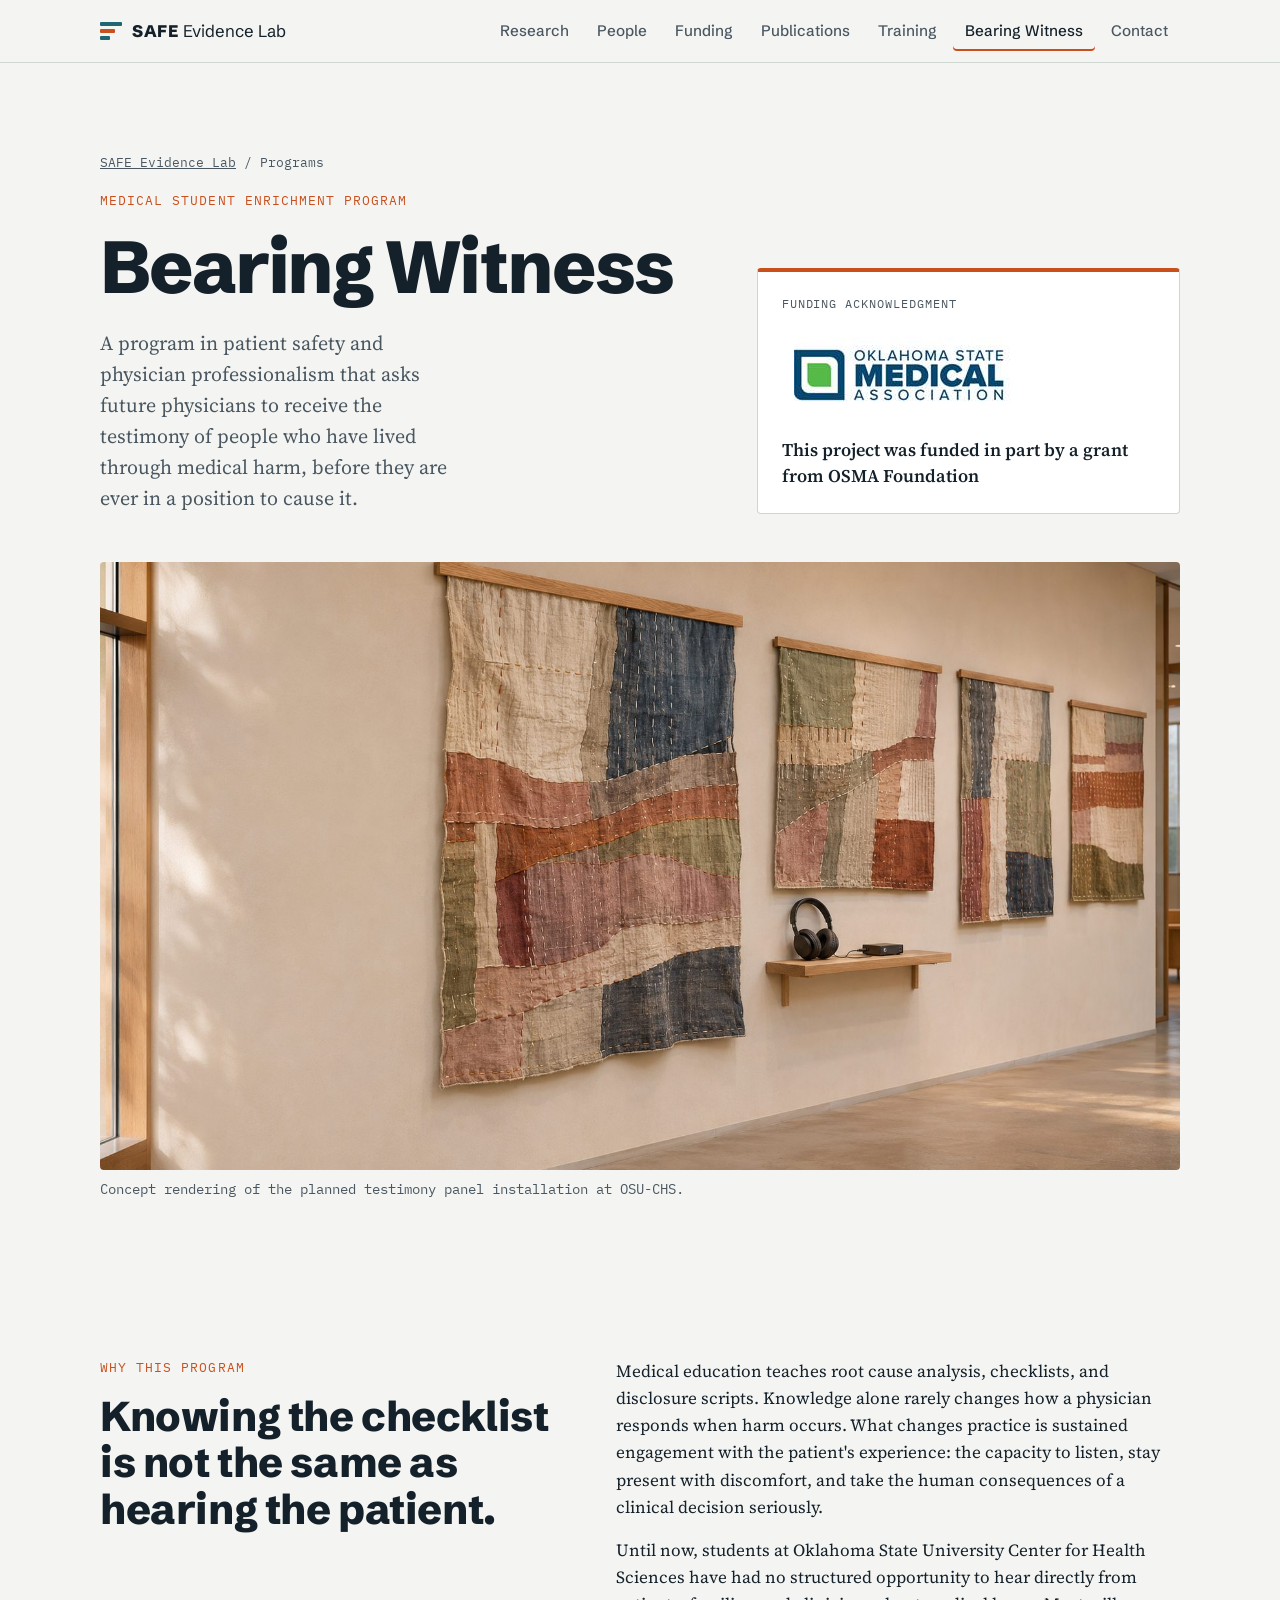
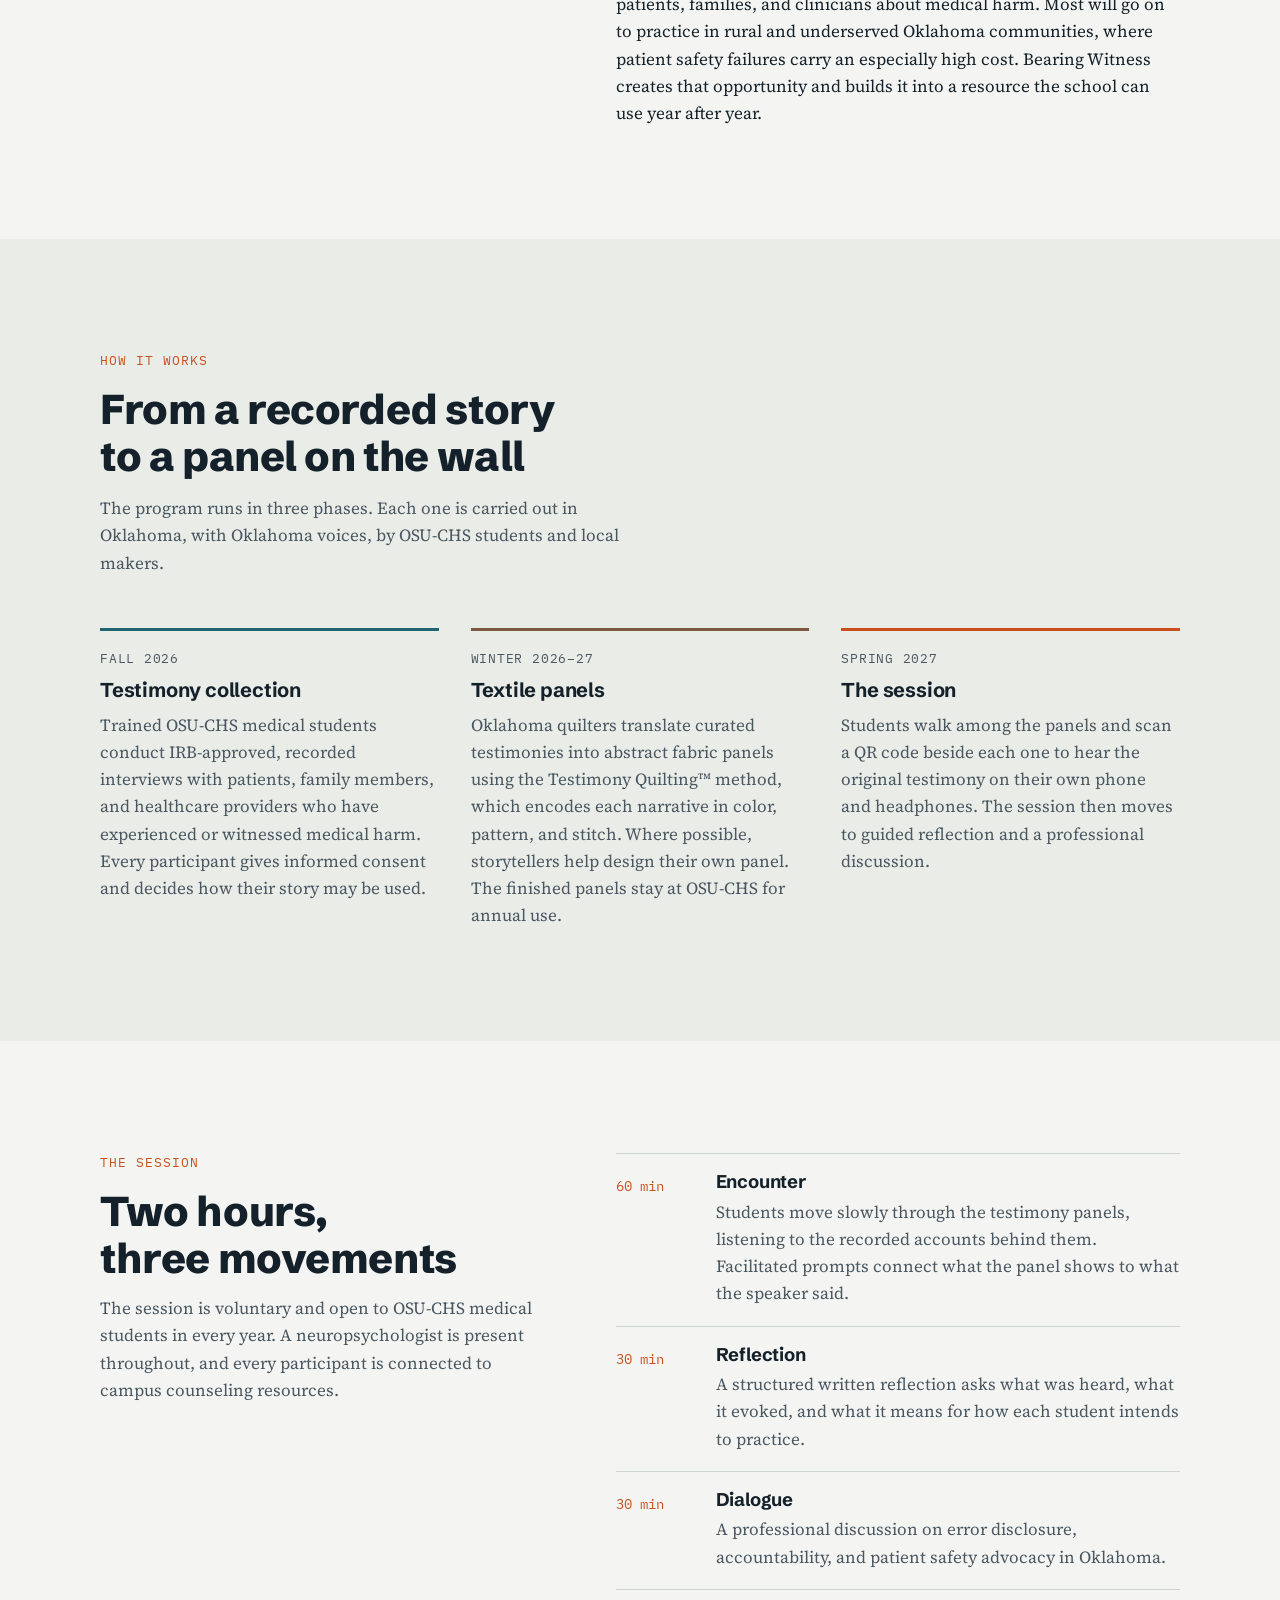
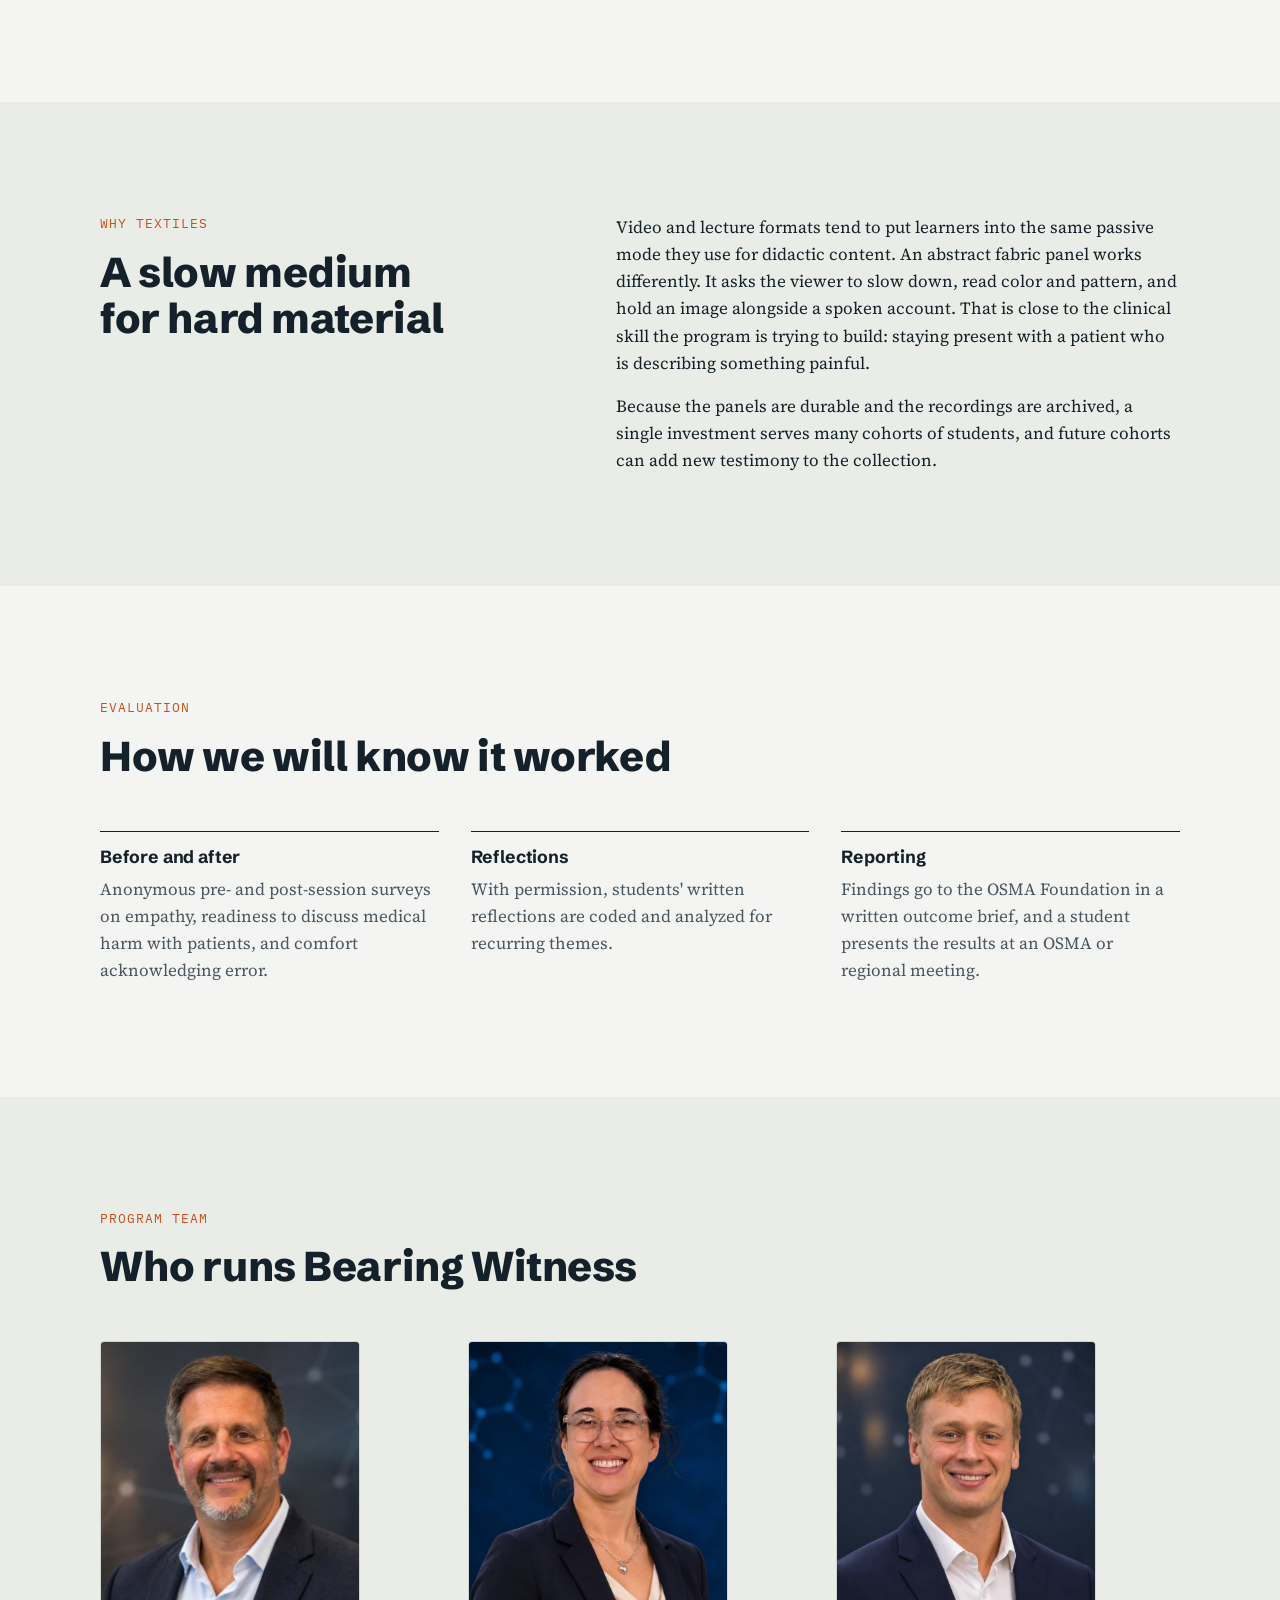
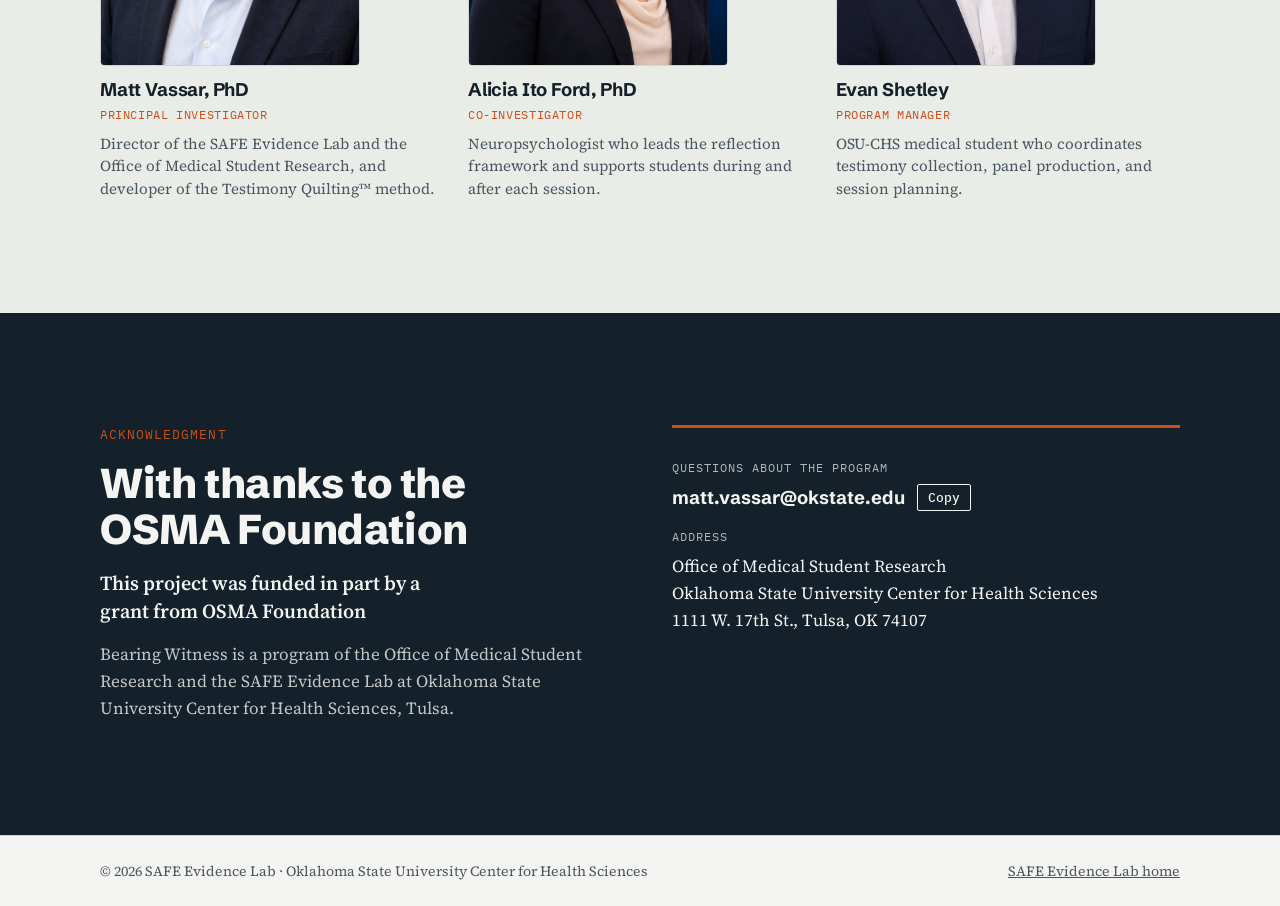
==== commit 2110e260: "Add concept rendering of the panel installation to Bearing Witness page Co-Authored-By: Claude Opus " ====
--- a/bearing-witness.html
+++ b/bearing-witness.html
@@ -58,6 +58,14 @@
     </div>
   </section>
 
+  <!-- INSTALLATION IMAGE -->
+  <figure class="bw-figure">
+    <div class="wrap">
+      <img src="images/bearing-witness-installation.jpg" width="1672" height="941" alt="Hand-stitched fabric testimony panels in muted blue, rust, rose, and sage hang from oak rails along a sunlit hallway, with headphones resting on a small shelf between them.">
+      <figcaption>Concept rendering of the planned testimony panel installation at OSU-CHS.</figcaption>
+    </div>
+  </figure>
+
   <!-- WHY -->
   <section class="section" aria-labelledby="why-h">
     <div class="wrap bw-two">
--- a/assets/style.css
+++ b/assets/style.css
@@ -367,6 +367,11 @@
   .movements li { grid-template-columns: 1fr; gap: 4px; }
 }
 
+.bw-figure { margin: 0; padding-block-end: clamp(24px, 4vw, 48px); }
+.bw-figure img { width: 100%; height: auto; aspect-ratio: 16 / 9; object-fit: cover; border-radius: var(--radius); display: block; }
+.bw-figure figcaption { font: 400 0.85rem var(--mono); color: var(--ink-2); margin-top: 10px; }
+.bw-hero { padding-block-end: clamp(32px, 4vw, 48px); }
+
 /* Responsive */
 @media (max-width: 980px) {
   .people-grid { grid-template-columns: repeat(3, minmax(0, 1fr)); }
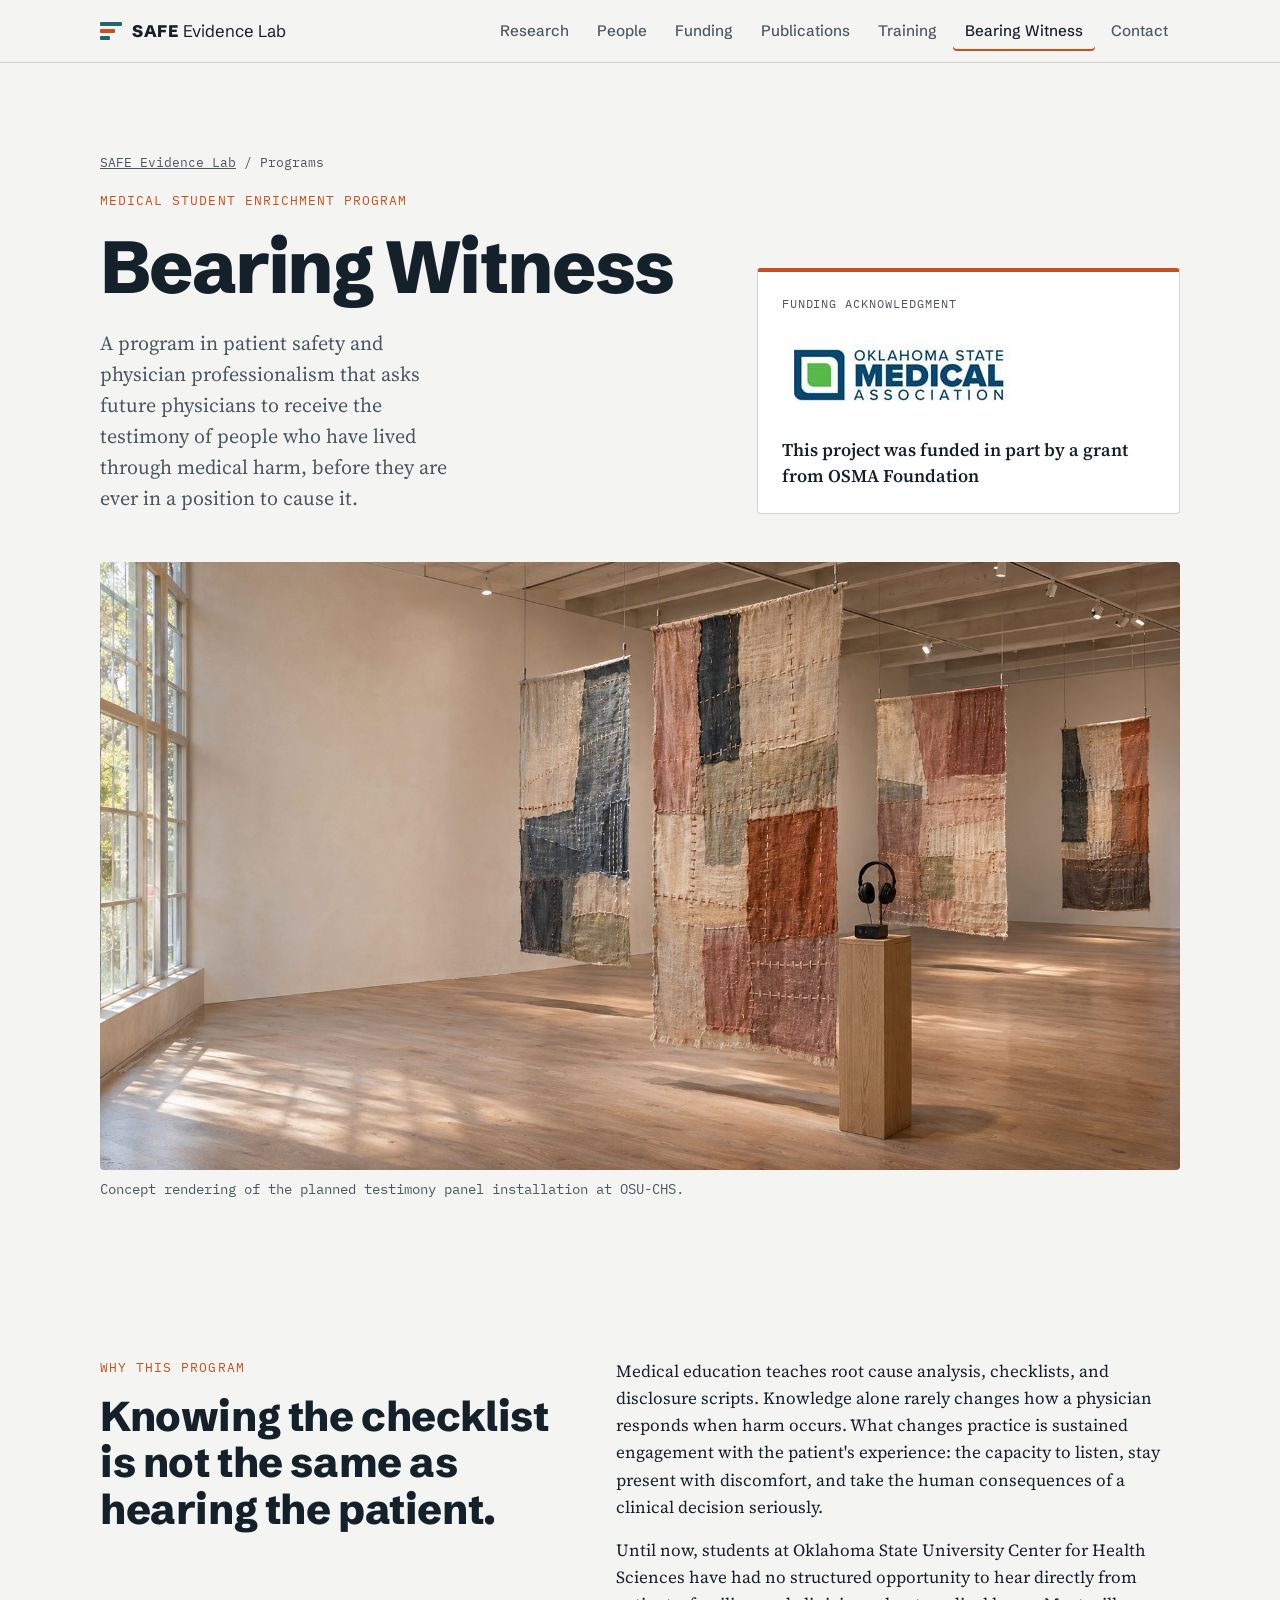
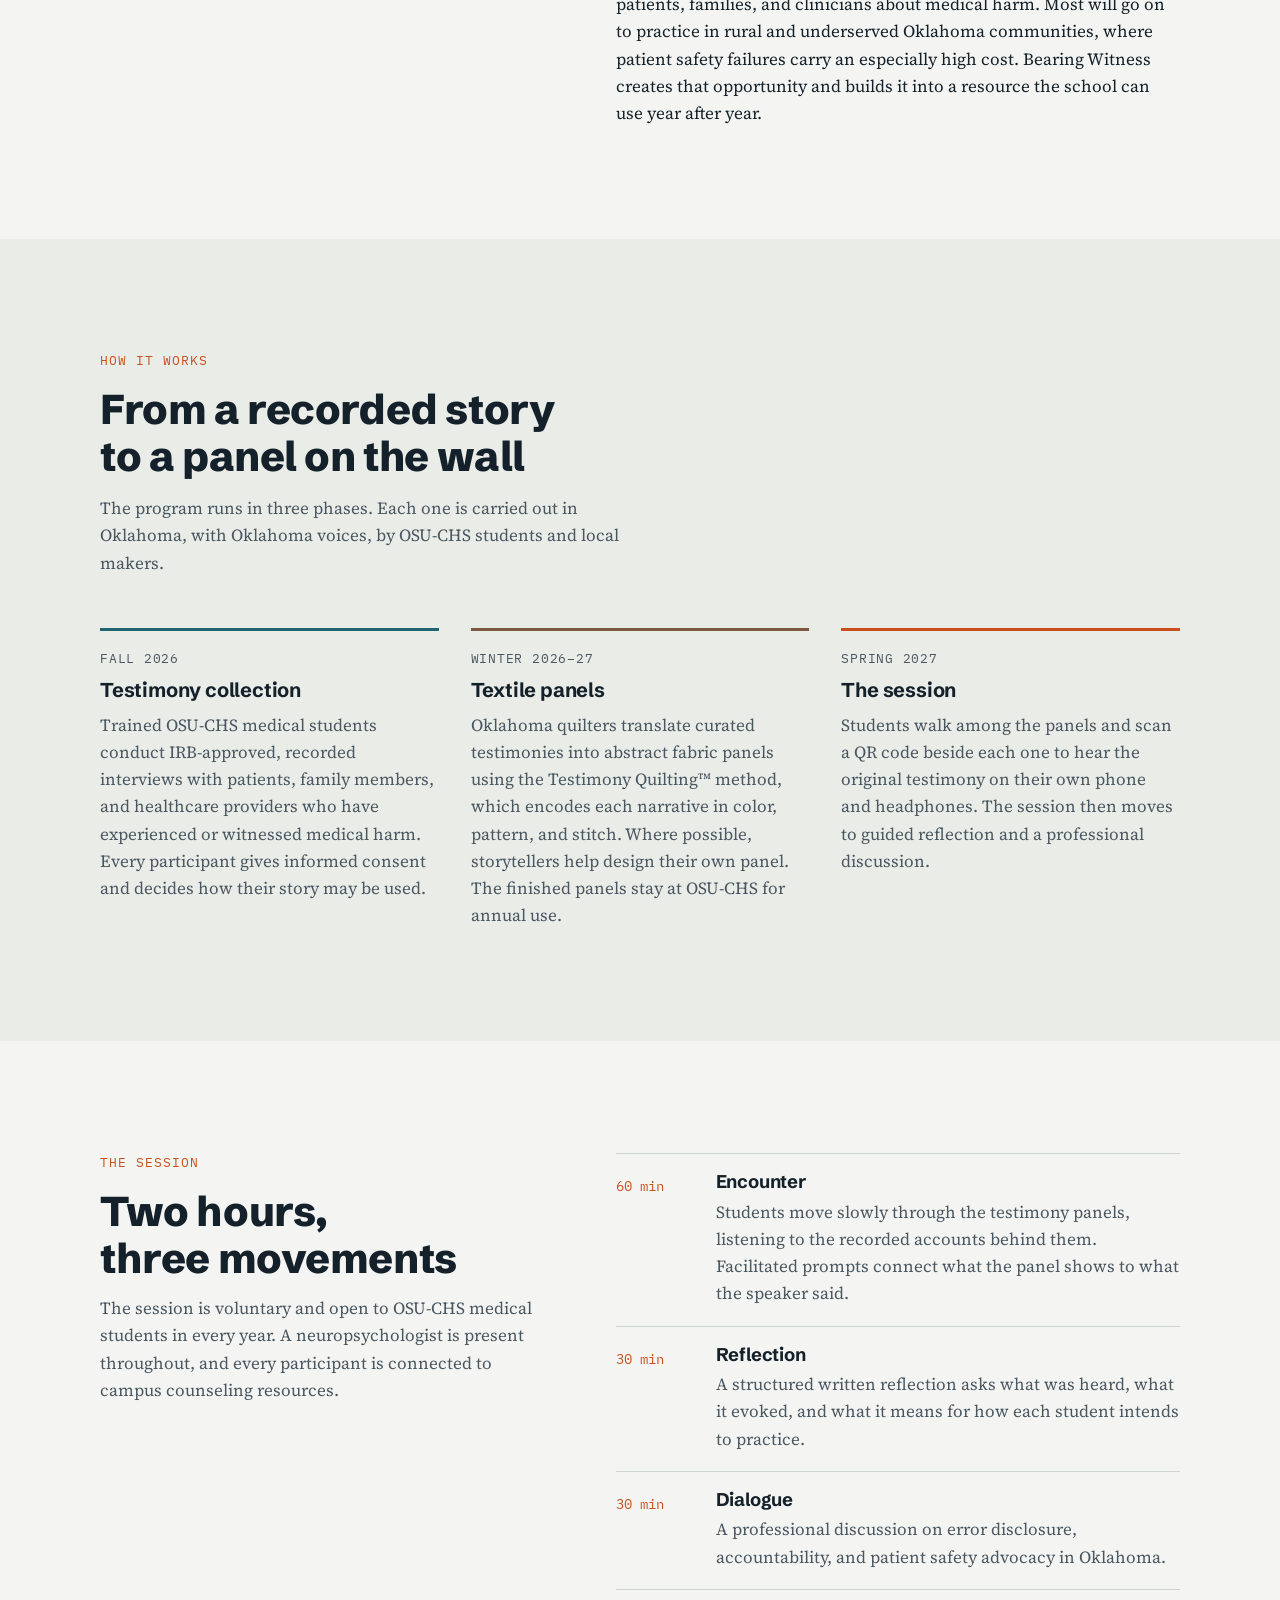
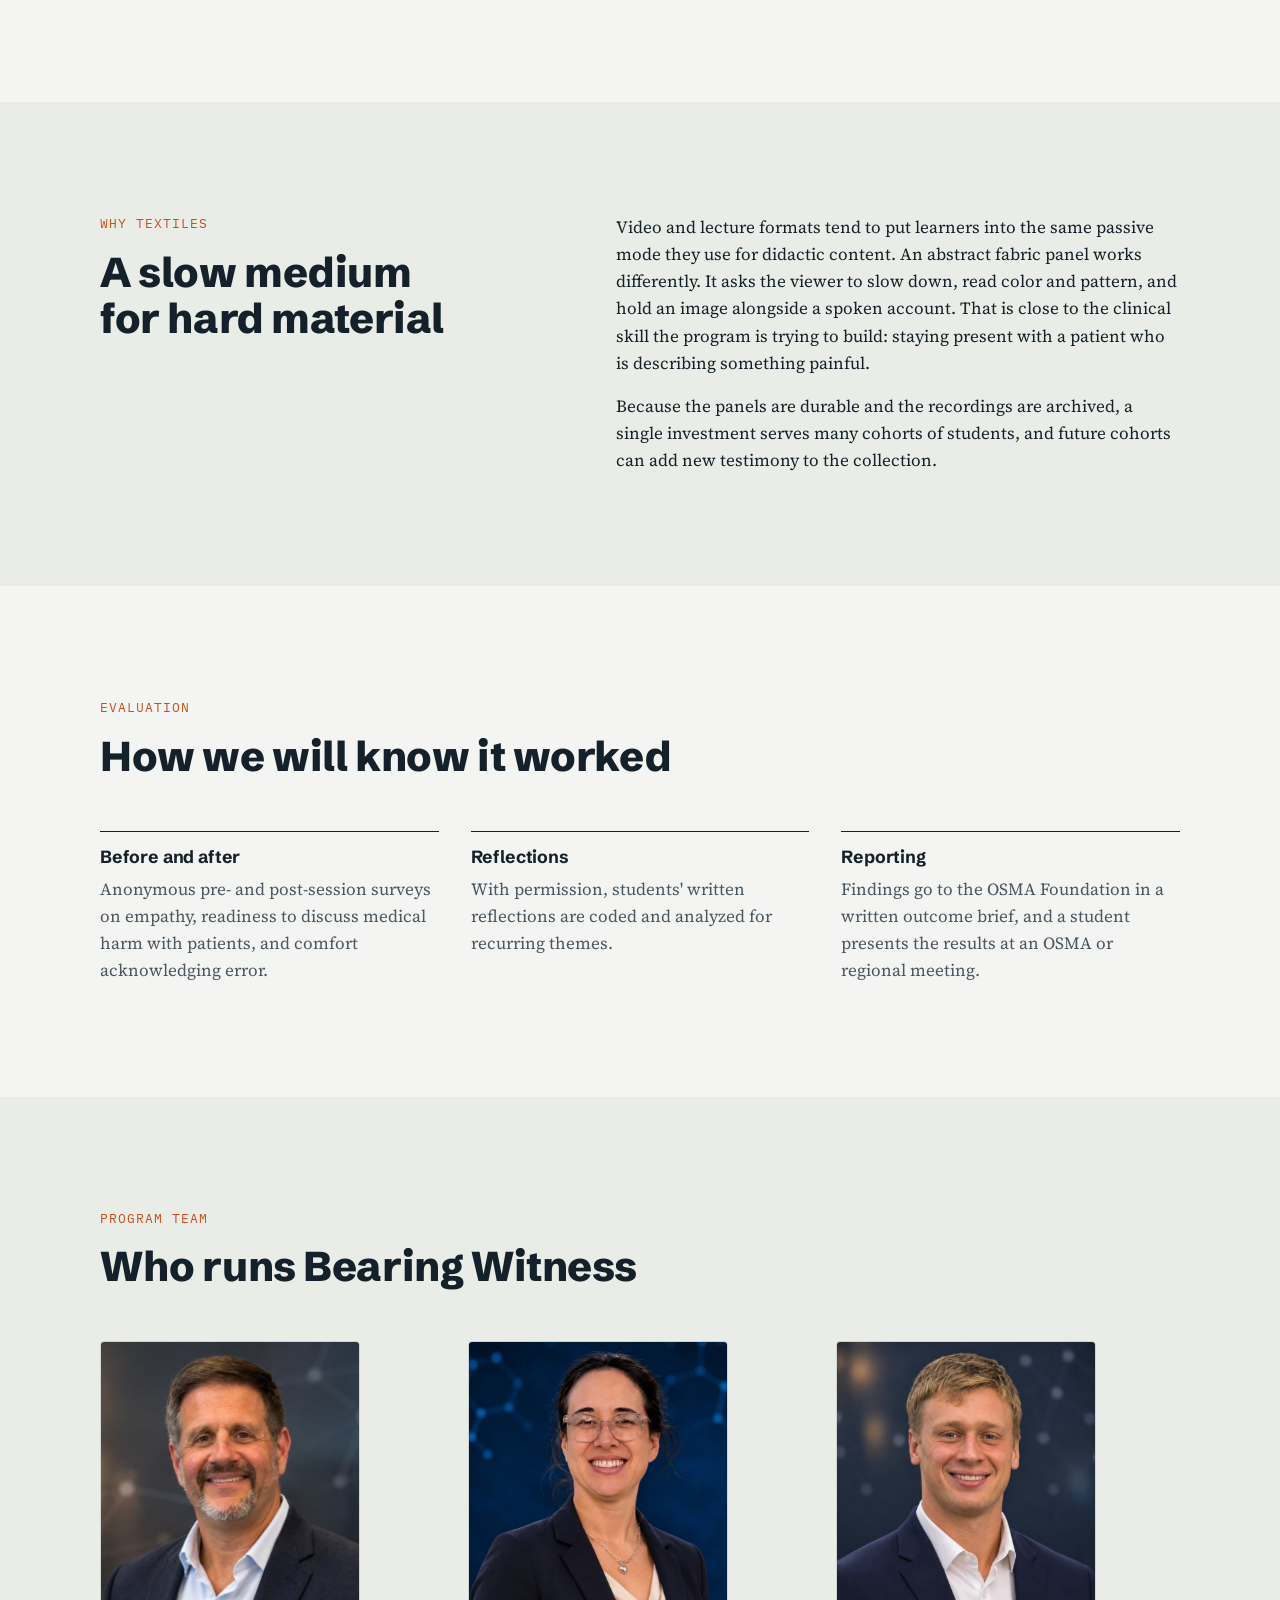
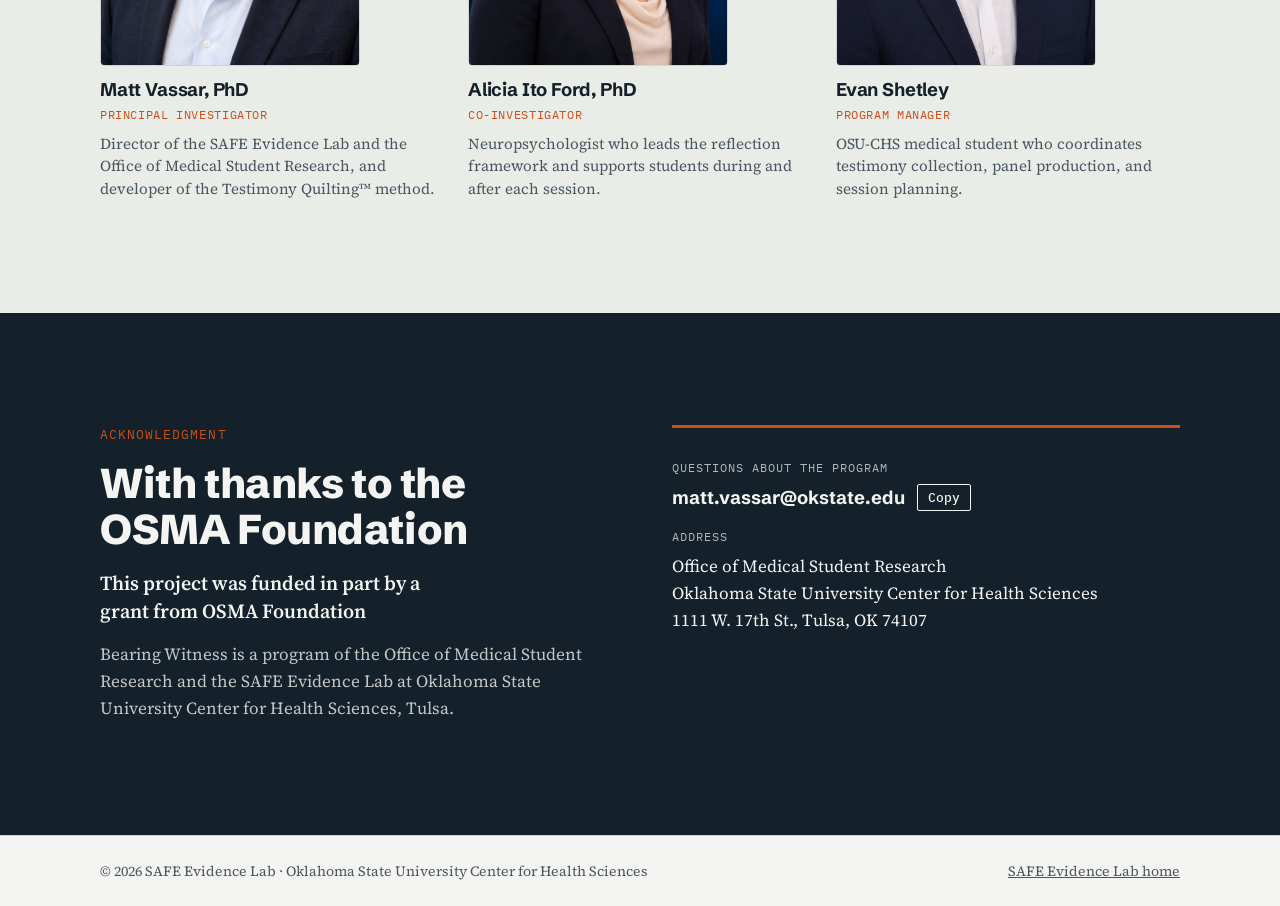
==== commit 9c44f56b: "Replace Bearing Witness concept image with gallery rendering Co-Authored-By: Claude Opus 5.5 <norepl" ====
--- a/bearing-witness.html
+++ b/bearing-witness.html
@@ -61,7 +61,7 @@
   <!-- INSTALLATION IMAGE -->
   <figure class="bw-figure">
     <div class="wrap">
-      <img src="images/bearing-witness-installation.jpg" width="1672" height="941" alt="Hand-stitched fabric testimony panels in muted blue, rust, rose, and sage hang from oak rails along a sunlit hallway, with headphones resting on a small shelf between them.">
+      <img src="images/bearing-witness-gallery.jpg" width="1672" height="941" alt="Hand-stitched fabric testimony panels in muted blue, rust, rose, and sage hang from the ceiling of a sunlit gallery, with headphones on a wooden pedestal in front of them.">
       <figcaption>Concept rendering of the planned testimony panel installation at OSU-CHS.</figcaption>
     </div>
   </figure>
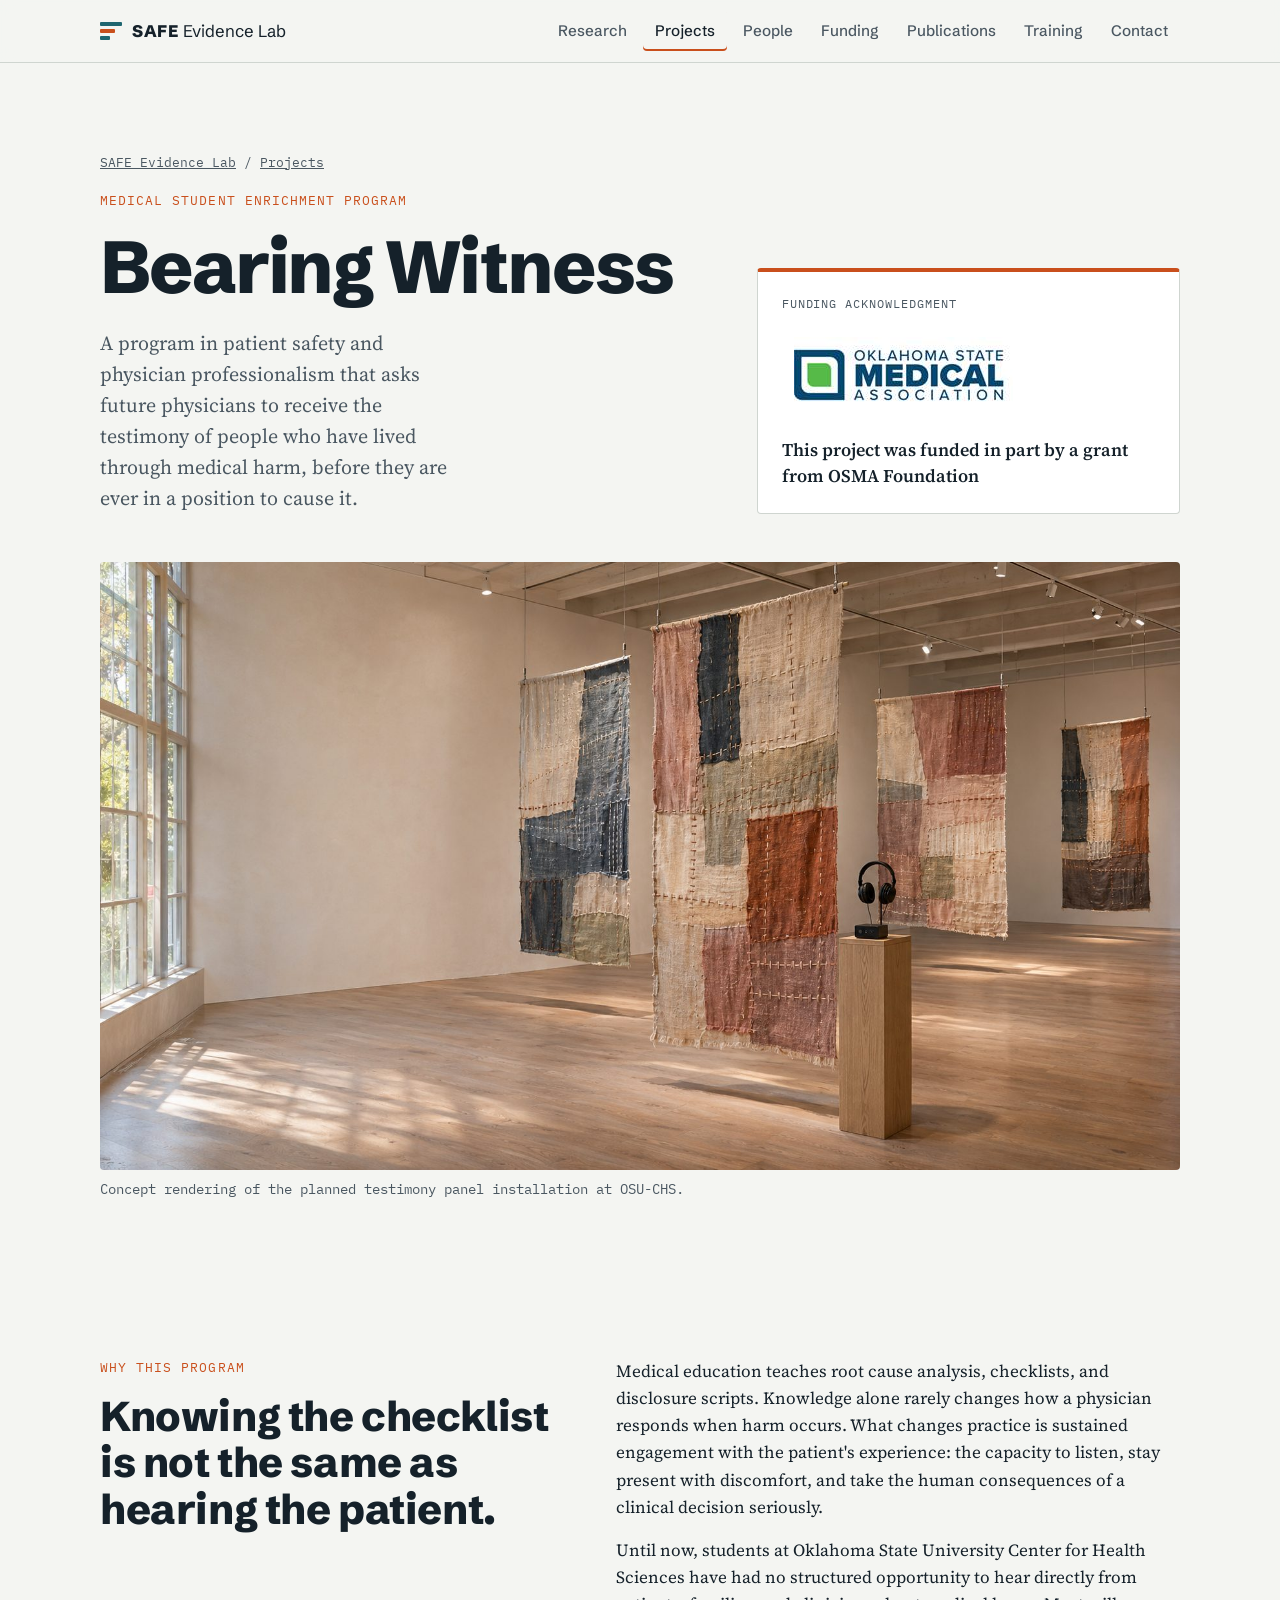
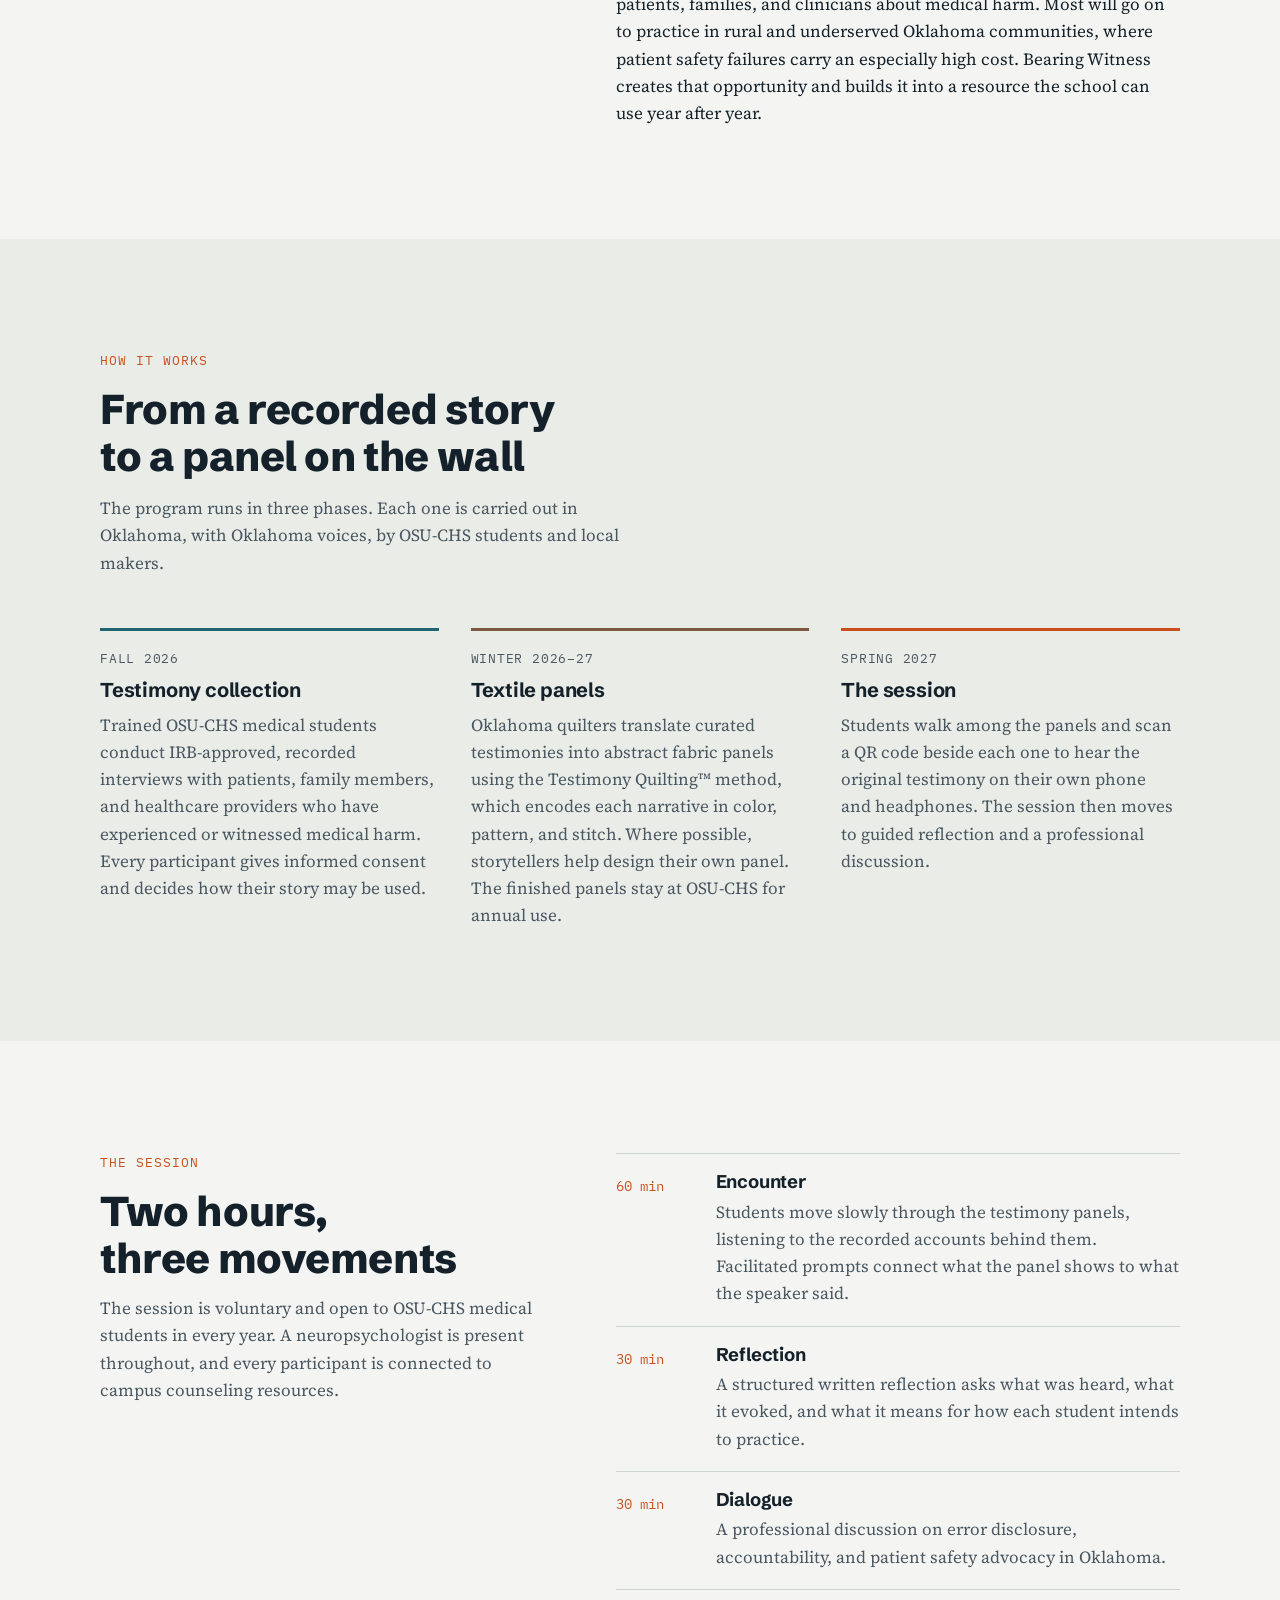
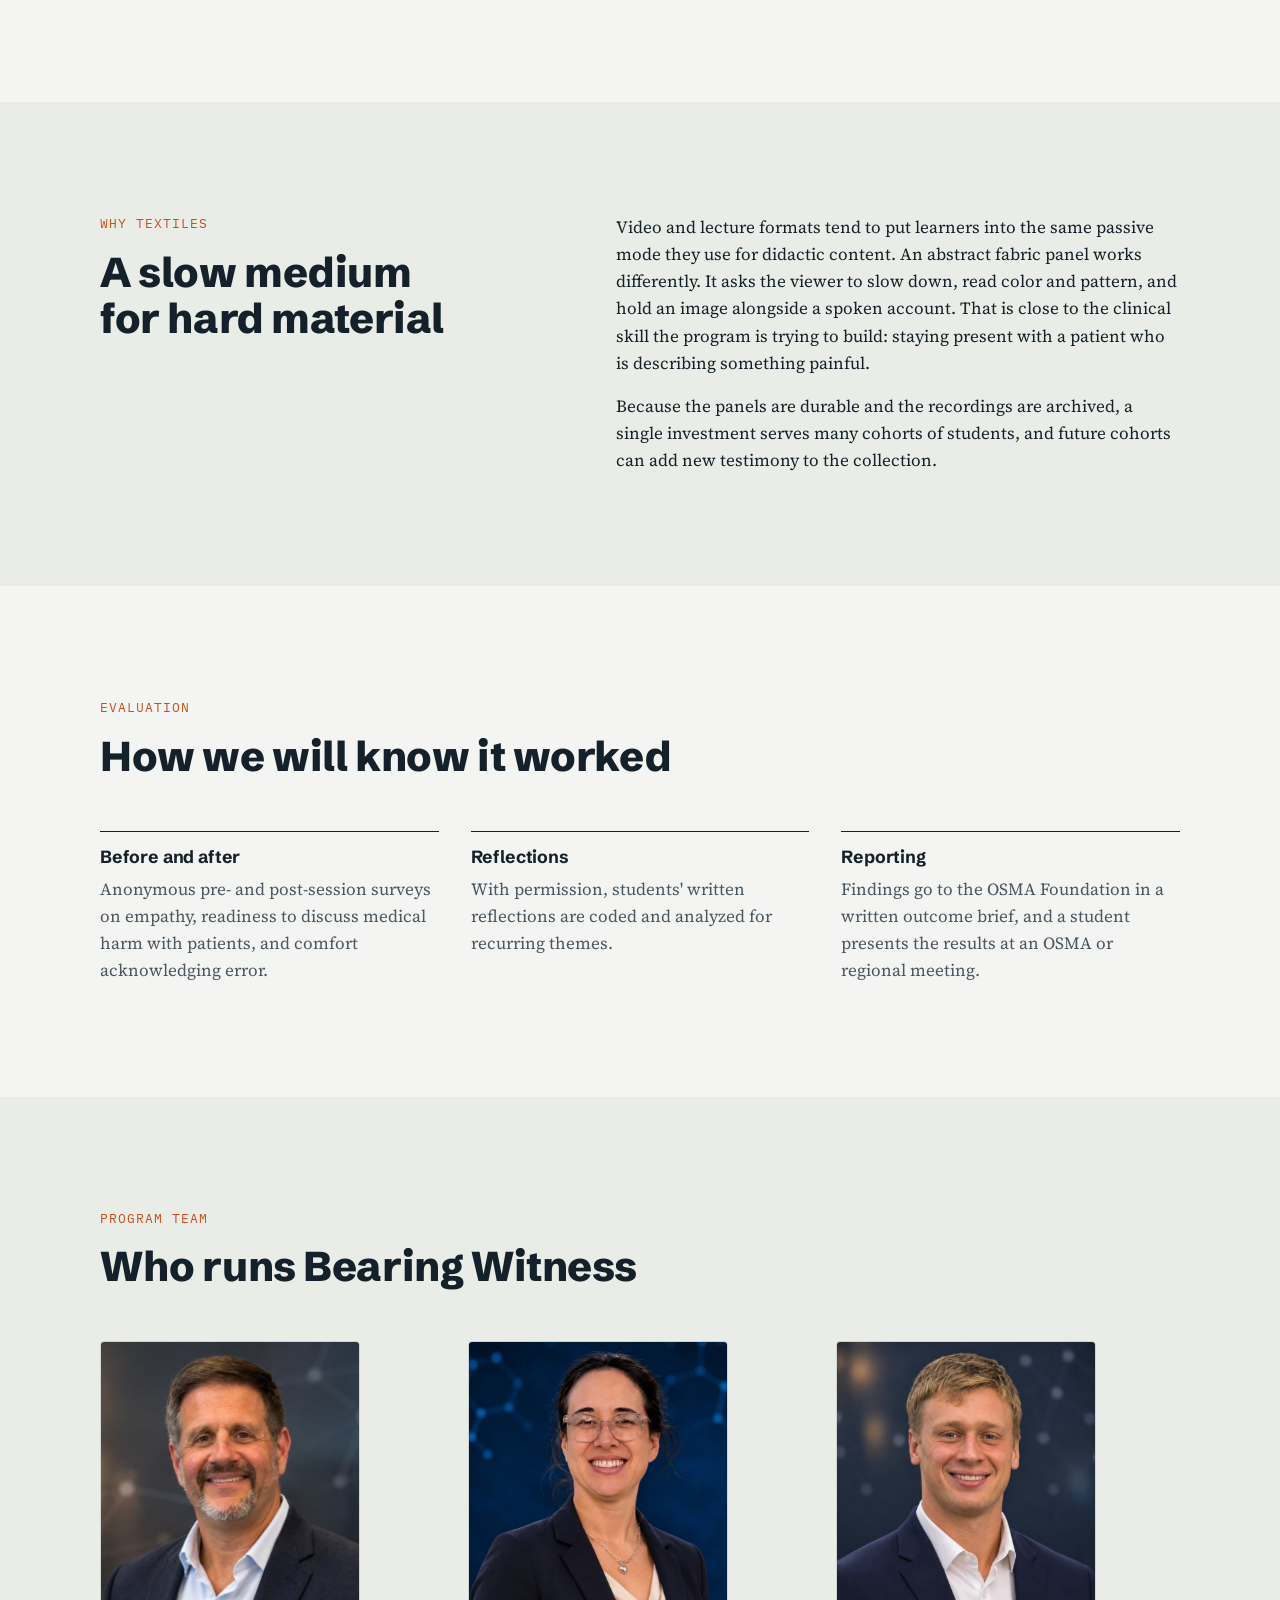
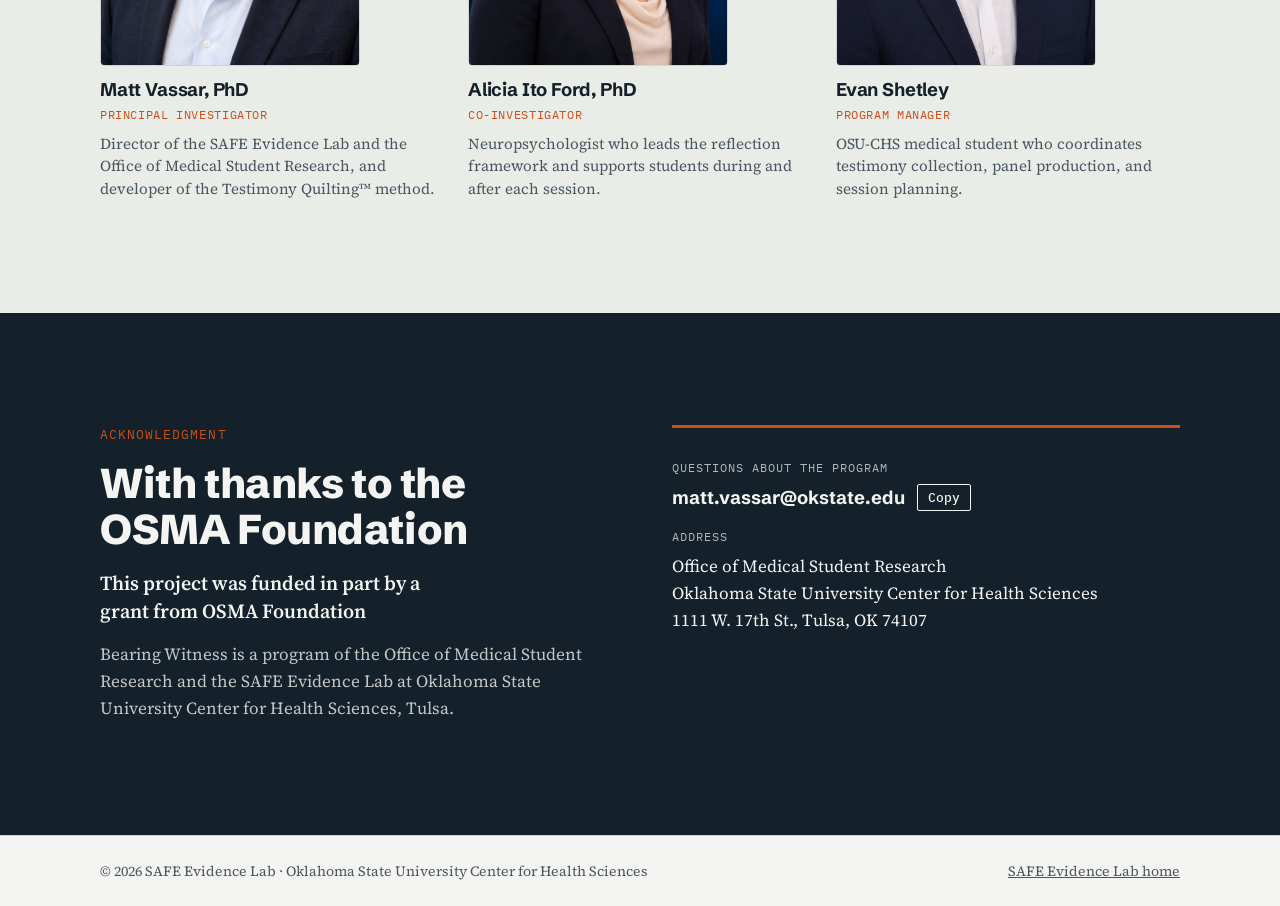
==== commit 6448121d: "Add NIGMS R01 harms reporting project page and Projects section New harms-reporting.html with aims, " ====
--- a/bearing-witness.html
+++ b/bearing-witness.html
@@ -24,11 +24,11 @@
     <button class="nav-toggle" id="nav-toggle" aria-expanded="false" aria-controls="site-nav">Menu</button>
     <nav class="site-nav" id="site-nav" aria-label="Sections">
       <a href="index.html#research">Research</a>
+      <a href="index.html#projects" aria-current="page">Projects</a>
       <a href="index.html#people">People</a>
       <a href="index.html#funding">Funding</a>
       <a href="index.html#publications">Publications</a>
       <a href="index.html#training">Training</a>
-      <a href="bearing-witness.html" aria-current="page">Bearing Witness</a>
       <a href="index.html#contact">Contact</a>
     </nav>
   </div>
@@ -39,7 +39,7 @@
   <!-- HERO -->
   <section class="hero bw-hero" id="top">
     <div class="wrap">
-      <p class="breadcrumb mono"><a href="index.html">SAFE Evidence Lab</a> <span aria-hidden="true">/</span> Programs</p>
+      <p class="breadcrumb mono"><a href="index.html">SAFE Evidence Lab</a> <span aria-hidden="true">/</span> <a href="index.html#projects">Projects</a></p>
       <div class="bw-hero-grid">
         <div class="hero-copy">
           <p class="eyebrow">Medical student enrichment program</p>
--- a/assets/style.css
+++ b/assets/style.css
@@ -372,6 +372,53 @@
 .bw-figure figcaption { font: 400 0.85rem var(--mono); color: var(--ink-2); margin-top: 10px; }
 .bw-hero { padding-block-end: clamp(32px, 4vw, 48px); }
 
+
+/* Featured projects (home) */
+.project-cards { display: grid; grid-template-columns: repeat(2, minmax(0, 1fr)); gap: 24px; }
+.project-card {
+  display: grid; gap: 10px; align-content: start; padding: 24px 24px 22px; text-decoration: none; color: var(--ink);
+  background: var(--card); border: 1px solid var(--rule); border-top: 4px solid var(--registry); border-radius: var(--radius);
+  transition: transform .15s ease, border-color .15s ease; min-width: 0;
+}
+.project-card + .project-card { border-top-color: var(--accent); }
+.project-card:hover { transform: translateY(-2px); border-color: var(--ink-2); }
+.project-card h3 { font-size: var(--step-2); }
+.project-card p:not(.project-tag) { color: var(--ink-2); }
+.project-tag { font-size: 0.75rem; text-transform: uppercase; letter-spacing: 0.06em; color: var(--ink-2); }
+.project-go { font-size: 0.82rem; color: var(--accent); margin-top: 4px; }
+
+/* R01 page */
+.r01-title { font-size: clamp(2.2rem, 1.4rem + 3.2vw, 3.6rem) !important; }
+.award-facts { margin: 0; display: grid; gap: 12px; }
+.award-facts div { display: grid; gap: 2px; }
+.award-facts dt { font: 500 0.72rem var(--mono); text-transform: uppercase; letter-spacing: 0.06em; color: var(--ink-2); }
+.award-facts dd { margin: 0; font-weight: 600; }
+.gap-list { list-style: none; margin: 0; padding: 0; display: grid; }
+.gap-list li { display: grid; grid-template-columns: 44px 1fr; gap: 14px; padding: 16px 0; border-top: 1px solid var(--rule); }
+.gap-list li:last-child { border-bottom: 1px solid var(--rule); }
+.gap-mark { color: var(--accent); font-size: 0.85rem; padding-top: 3px; }
+.gap-list h3 { font-size: 1.1rem; margin-bottom: 4px; }
+.gap-list p { color: var(--ink-2); }
+.indices { display: grid; grid-template-columns: repeat(2, minmax(0, 1fr)); gap: 28px; }
+.index-card { border: 1px solid var(--rule); border-top: 4px solid var(--registry); border-radius: var(--radius); padding: 22px 24px 8px; background: var(--card); min-width: 0; }
+.index-card-fri { border-top-color: var(--accent); }
+.index-head { display: grid; grid-template-columns: auto 1fr; gap: 16px; align-items: start; margin-bottom: 10px; }
+.index-abbr { font-size: 1.6rem; font-weight: 500; color: var(--registry); line-height: 1; padding-top: 2px; }
+.index-card-fri .index-abbr { color: var(--accent); }
+.index-head h3 { font-size: var(--step-1); }
+.index-sub { font-size: 0.92rem; color: var(--ink-2); margin-top: 4px; }
+.components { list-style: none; margin: 0; padding: 0; }
+.components li { display: grid; gap: 2px; padding: 12px 0; border-top: 1px solid var(--rule); }
+.comp-name { font: 700 0.98rem var(--display); }
+.comp-desc { font-size: 0.93rem; color: var(--ink-2); }
+.deliv-facts { margin-top: 0; }
+.deliv-note { margin-top: 18px; color: var(--ink-2); max-width: 70ch; }
+.nih-statement { font-size: 1rem; line-height: 1.6; max-width: 62ch; color: color-mix(in srgb, var(--paper) 85%, var(--ink)); }
+#r01-students .person-body { padding-bottom: 4px; }
+@media (max-width: 860px) {
+  .project-cards, .indices { grid-template-columns: 1fr; }
+}
+
 /* Responsive */
 @media (max-width: 980px) {
   .people-grid { grid-template-columns: repeat(3, minmax(0, 1fr)); }
@@ -397,3 +444,6 @@
 @media (max-width: 380px) {
   .people-grid { grid-template-columns: 1fr; }
 }
+
+.projects-band { border-top: 1px solid var(--rule); }
+.deliv-facts > div:last-child dd { font: 800 var(--step-2) var(--display); padding-top: 0; }
